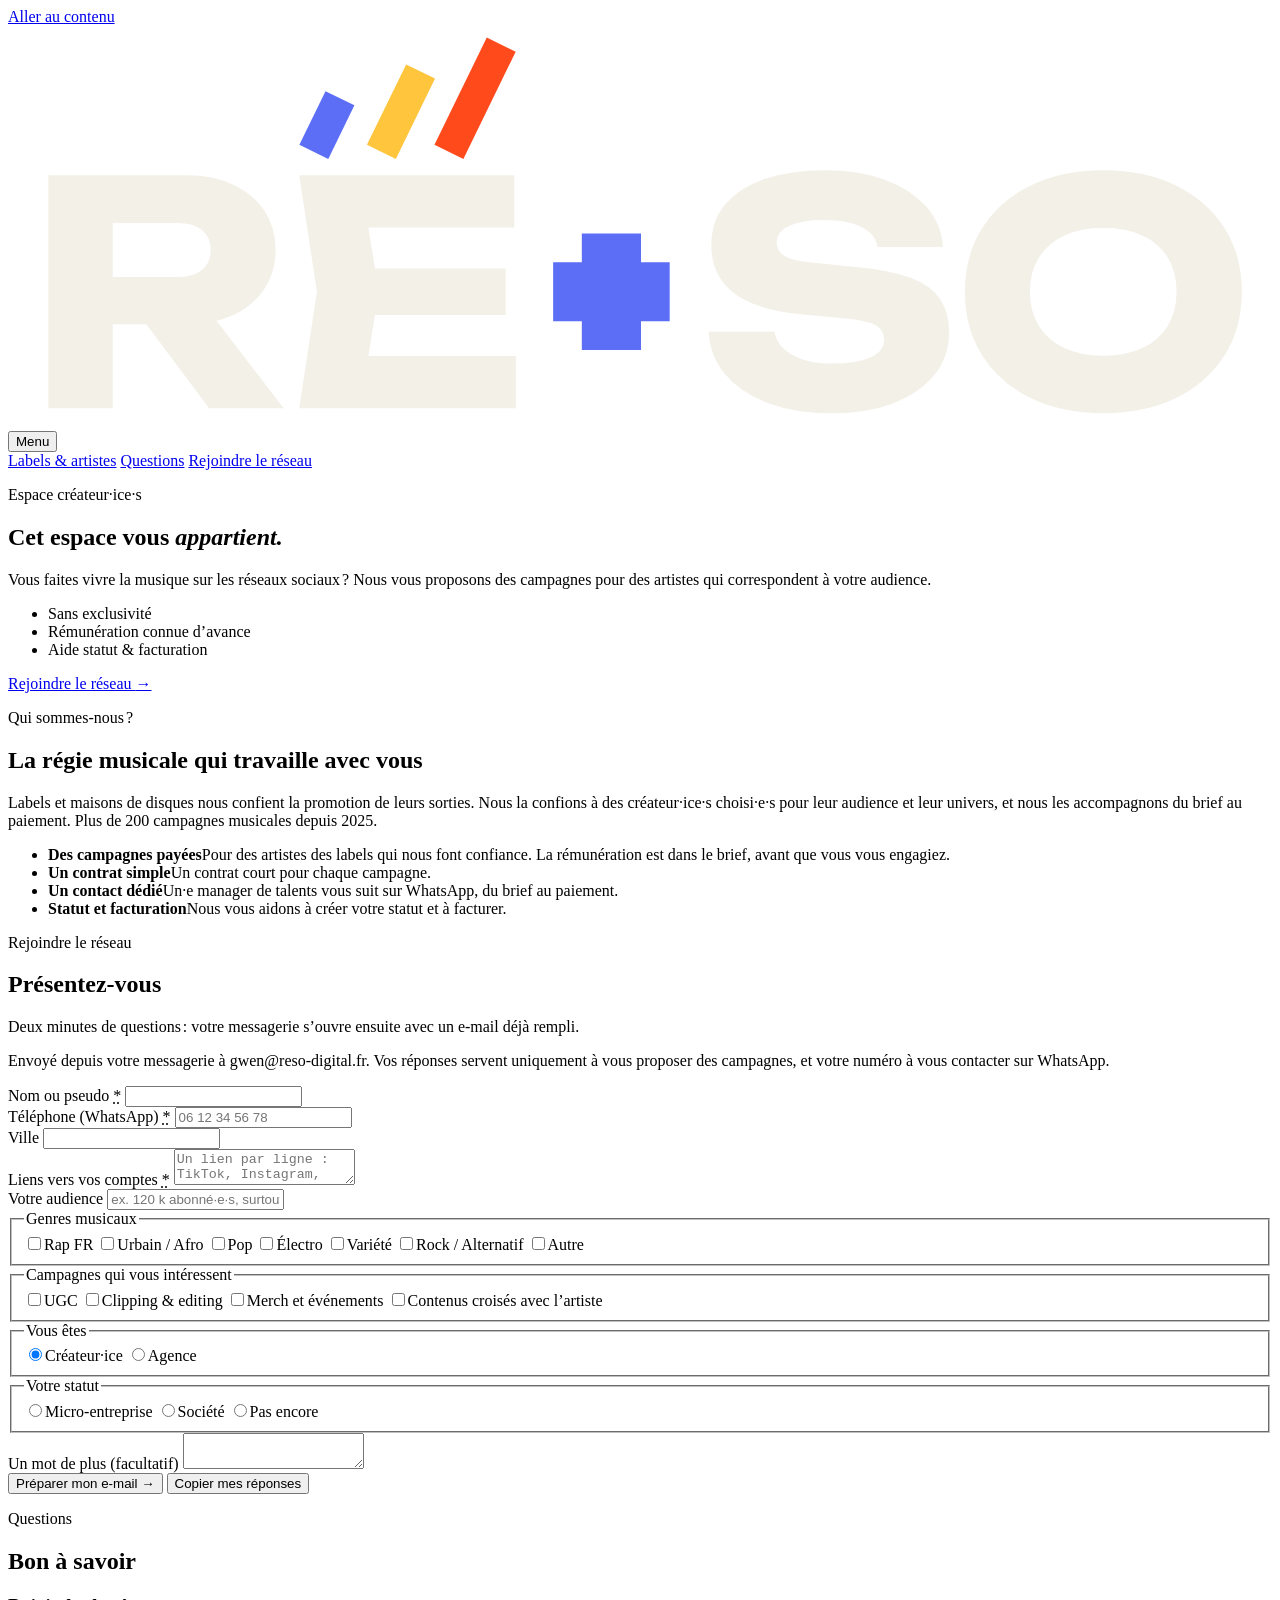
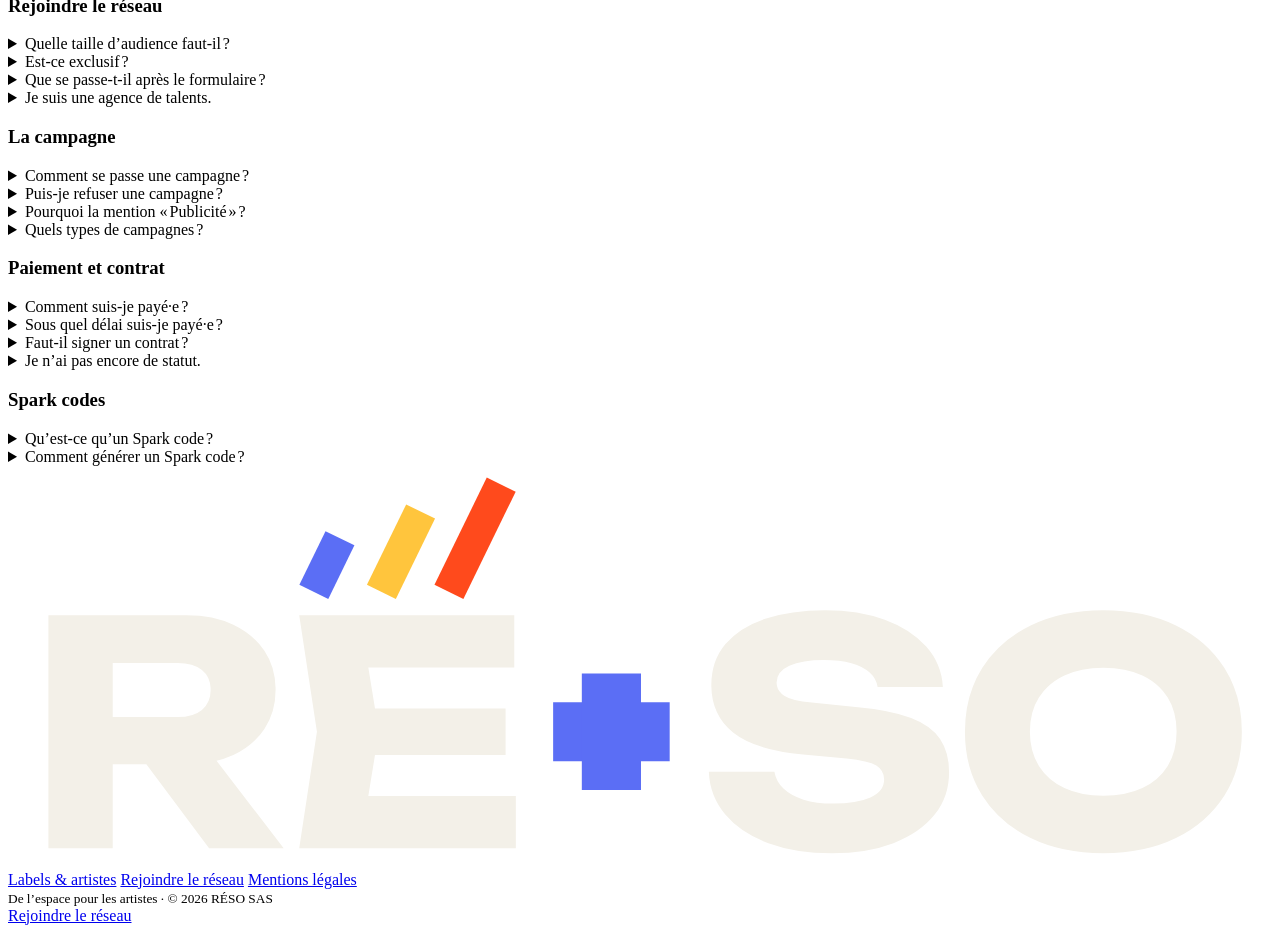
==== createurs.html @ 69745cab "Site RÉSO : pages" ====
<!DOCTYPE html>
<html lang="fr">
<head>
<meta charset="utf-8">
<meta name="viewport" content="width=device-width, initial-scale=1, viewport-fit=cover">
<title>Espace créateur·ice·s — RÉSO</title>
<meta name="description" content="Rejoignez le réseau RÉSO : des campagnes musicales qui correspondent à votre audience, sans exclusivité, payées en règle.">
<meta property="og:title" content="Espace créateur·ice·s — RÉSO">
<meta property="og:description" content="Rejoignez le réseau RÉSO : des campagnes musicales qui correspondent à votre audience, sans exclusivité, payées en règle.">
<meta property="og:type" content="website">
<meta property="og:url" content="https://reso-digital.fr/createurs.html">
<meta property="og:image" content="https://reso-digital.fr/assets/partage.png">
<meta name="theme-color" content="#1B34E0">
<link rel="canonical" href="https://reso-digital.fr/createurs.html">
<link rel="icon" href="assets/favicon.svg" type="image/svg+xml">
<link rel="preload" href="assets/fonts/unbounded-latin-700.woff2" as="font" type="font/woff2" crossorigin>
<link rel="stylesheet" href="assets/style.css">
</head>
<body class="p-createurs">
<a class="skip" href="#createurs-contenu">Aller au contenu</a>
<header class="site-header sombre" id="createurs-entete">
  <div class="wrap">
    <a class="logo" href="index.html" aria-label="RÉSO — accueil"><svg role="img" aria-label="RÉSO" xmlns="http://www.w3.org/2000/svg" viewBox="-60.0 -1230.0 4067.0 1290.0"><g transform="scale(1 -1)"><path d="M213.0 422H486.0Q536.0 422 564.0 445.0Q592.0 468 592.0 509Q592.0 551 564.0 573.5Q536.0 596 486.0 596H184.0L277.0 695V0H70.0V750H515.0Q601.0 750 665.0 719.5Q729.0 689 765.0 635.5Q801.0 582 801.0 509Q801.0 438 765.0 384.0Q729.0 330 665.0 300.0Q601.0 270 515.0 270H213.0ZM325.0 351H558.0L827.0 0H587.0Z" fill="#F3F0E8"/><path d="M1541.0 450V300H992.0V450ZM1133.0 375 1084.0 74 1000.0 168H1574.0V0H877.0L934.0 375L877.0 750H1569.0V582H1000.0L1084.0 676Z" fill="#F3F0E8"/><path d="M2195.0 246H2406.0Q2411.0 215 2435.0 192.0Q2459.0 169 2499.5 156.5Q2540.0 144 2595.0 144Q2671.0 144 2715.0 163.5Q2759.0 183 2759.0 221Q2759.0 250 2734.0 266.0Q2709.0 282 2638.0 289L2498.0 302Q2343.0 316 2273.0 372.5Q2203.0 429 2203.0 525Q2203.0 603 2248.5 657.0Q2294.0 711 2376.5 738.5Q2459.0 766 2569.0 766Q2677.0 766 2761.0 735.5Q2845.0 705 2894.5 649.0Q2944.0 593 2948.0 519H2738.0Q2734.0 546 2712.5 565.5Q2691.0 585 2654.0 595.5Q2617.0 606 2565.0 606Q2495.0 606 2454.0 587.5Q2413.0 569 2413.0 533Q2413.0 507 2437.5 491.0Q2462.0 475 2526.0 469L2675.0 454Q2782.0 444 2846.0 419.5Q2910.0 395 2939.0 352.0Q2968.0 309 2968.0 245Q2968.0 166 2921.0 107.5Q2874.0 49 2789.0 16.5Q2704.0 -16 2591.0 -16Q2475.0 -16 2386.5 16.5Q2298.0 49 2248.0 108.5Q2198.0 168 2195.0 246Z" fill="#F3F0E8"/><path d="M3464.0 -16Q3331.0 -16 3230.5 33.0Q3130.0 82 3074.5 170.0Q3019.0 258 3019.0 375Q3019.0 492 3074.5 580.0Q3130.0 668 3230.5 717.0Q3331.0 766 3464.0 766Q3598.0 766 3698.0 717.0Q3798.0 668 3854.0 580.0Q3910.0 492 3910.0 375Q3910.0 258 3854.0 170.0Q3798.0 82 3698.0 33.0Q3598.0 -16 3464.0 -16ZM3464.0 169Q3537.0 169 3590.0 194.0Q3643.0 219 3671.5 265.0Q3700.0 311 3700.0 375Q3700.0 439 3671.5 485.0Q3643.0 531 3590.0 556.0Q3537.0 581 3464.0 581Q3392.0 581 3339.0 556.0Q3286.0 531 3257.0 485.0Q3228.0 439 3228.0 375Q3228.0 311 3257.0 265.0Q3286.0 219 3339.0 194.0Q3392.0 169 3464.0 169Z" fill="#F3F0E8"/><path d="M 924.0 825.0 L 1008.1 997.5" stroke="#5B6EF5" stroke-width="103.5" stroke-linecap="butt" fill="none"/><path d="M 1141.4 825.0 L 1267.6 1083.8" stroke="#FFC53D" stroke-width="103.5" stroke-linecap="butt" fill="none"/><path d="M 1358.7 825.0 L 1527.0 1170.0" stroke="#FF4A1C" stroke-width="103.5" stroke-linecap="butt" fill="none"/><path d="M 1694.0 375.0 H 2069.0" stroke="#5B6EF5" stroke-width="190.4" stroke-linecap="butt" fill="none"/><path d="M 1881.5 187.5 V 562.5" stroke="#5B6EF5" stroke-width="190.4" stroke-linecap="butt" fill="none"/></g></svg></a>
    <button class="menu-btn" type="button" aria-expanded="false" aria-controls="createurs-nav"><span class="barres" aria-hidden="true"><i></i><i></i><i></i></span>Menu</button>
    <nav class="nav" id="createurs-nav" aria-label="Navigation de l’espace créateur·ice·s">
      <a href="index.html">Labels &amp; artistes</a>
      <a href="#createurs-questions">Questions</a>
      <a class="btn btn-ambre" href="#createurs-rejoindre">Rejoindre le réseau</a>
    </nav>
  </div>
</header>

<main id="createurs-contenu">
  <section class="c-hero" id="createurs">
    <div class="wrap c-hero-grid c-hero-grid--seul">
      <div>
        <p class="eyebrow">Espace créateur·ice·s</p>
        <h1 class="h-display">Cet espace vous <em>appartient.</em></h1>
        <p class="lede">Vous faites vivre la musique sur les réseaux sociaux ? Nous vous proposons des campagnes pour des artistes qui correspondent à votre audience.</p>
        <ul class="pastilles">
          <li>Sans exclusivité</li>
          <li>Rémunération connue d’avance</li>
          <li>Aide statut &amp; facturation</li>
        </ul>
        <div class="ctas">
          <a class="btn btn-ambre" href="#createurs-rejoindre">Rejoindre le réseau <span class="fl" aria-hidden="true">→</span></a>
        </div>
      </div>
    </div>
  </section>

  <section class="band c-qui" id="createurs-qui" aria-labelledby="c-qui-titre">
    <div class="wrap">
      <div class="sec-tete">
        <div>
          <p class="eyebrow">Qui sommes-nous ?</p>
          <h2 class="h-display" id="c-qui-titre">La régie musicale qui travaille avec vous</h2>
        </div>
        <p>Labels et maisons de disques nous confient la promotion de leurs sorties. Nous la confions à des créateur·ice·s choisi·e·s pour leur audience et leur univers, et nous les accompagnons du brief au paiement. Plus de 200 campagnes musicales depuis 2025.</p>
      </div>
      <ul class="c-pourvous">
        <li><b>Des campagnes payées</b><span>Pour des artistes des labels qui nous font confiance. La rémunération est dans le brief, avant que vous vous engagiez.</span></li>
        <li><b>Un contrat simple</b><span>Un contrat court pour chaque campagne.</span></li>
        <li><b>Un contact dédié</b><span>Un·e manager de talents vous suit sur WhatsApp, du brief au paiement.</span></li>
        <li><b>Statut et facturation</b><span>Nous vous aidons à créer votre statut et à facturer.</span></li>
      </ul>
    </div>
  </section>

  <section class="band c-rejoindre" id="createurs-rejoindre" aria-labelledby="c-rejoindre-titre">
    <div class="wrap rejoindre-grid">
      <div class="rejoindre-intro">
        <p class="eyebrow">Rejoindre le réseau</p>
        <h2 class="h-display" id="c-rejoindre-titre">Présentez-vous</h2>
        <p>Deux minutes de questions : votre messagerie s’ouvre ensuite avec un e-mail déjà rempli.</p>
        <p class="petit">Envoyé depuis votre messagerie à <span data-email="createurs">gwen@reso-digital.fr</span>. Vos réponses servent uniquement à vous proposer des campagnes, et votre numéro à vous contacter sur WhatsApp.</p>
        <a class="btn btn-encre" id="createurs-form-externe" href="#createurs-rejoindre" hidden>Remplir le formulaire en ligne <span class="fl" aria-hidden="true">→</span></a>
      </div>
      <form class="formulaire" id="createurs-formulaire" data-destinataire="gwen@reso-digital.fr" novalidate>
        <div class="champ">
          <label for="cf-nom">Nom ou pseudo <abbr title="obligatoire">*</abbr></label>
          <input id="cf-nom" name="nom" type="text" autocomplete="nickname" required>
        </div>
        <div class="champ">
          <label for="cf-tel">Téléphone (WhatsApp) <abbr title="obligatoire">*</abbr></label>
          <input id="cf-tel" name="telephone" type="tel" autocomplete="tel" inputmode="tel" placeholder="06 12 34 56 78" required>
        </div>
        <div class="champ">
          <label for="cf-ville">Ville</label>
          <input id="cf-ville" name="ville" type="text" autocomplete="address-level2">
        </div>
        <div class="champ large">
          <label for="cf-comptes">Liens vers vos comptes <abbr title="obligatoire">*</abbr></label>
          <textarea id="cf-comptes" name="comptes" rows="2" placeholder="Un lien par ligne : TikTok, Instagram, YouTube…" required></textarea>
        </div>
        <div class="champ">
          <label for="cf-audience">Votre audience</label>
          <input id="cf-audience" name="audience" type="text" placeholder="ex. 120 k abonné·e·s, surtout France et Belgique">
        </div>
        <fieldset class="champ large">
          <legend>Genres musicaux</legend>
          <div class="puces">
            <label><input type="checkbox" name="genres" value="Rap FR"><span>Rap FR</span></label>
            <label><input type="checkbox" name="genres" value="Urbain / Afro"><span>Urbain / Afro</span></label>
            <label><input type="checkbox" name="genres" value="Pop"><span>Pop</span></label>
            <label><input type="checkbox" name="genres" value="Électro"><span>Électro</span></label>
            <label><input type="checkbox" name="genres" value="Variété"><span>Variété</span></label>
            <label><input type="checkbox" name="genres" value="Rock / Alternatif"><span>Rock / Alternatif</span></label>
            <label><input type="checkbox" name="genres" value="Autre"><span>Autre</span></label>
          </div>
        </fieldset>
        <fieldset class="champ large">
          <legend>Campagnes qui vous intéressent</legend>
          <div class="puces">
            <label><input type="checkbox" name="campagnes" value="UGC"><span>UGC</span></label>
            <label><input type="checkbox" name="campagnes" value="Clipping & editing"><span>Clipping &amp; editing</span></label>
            <label><input type="checkbox" name="campagnes" value="Relations créateur·ice·s"><span>Merch et événements</span></label>
            <label><input type="checkbox" name="campagnes" value="Contenus croisés"><span>Contenus croisés avec l’artiste</span></label>
          </div>
        </fieldset>
        <fieldset class="champ">
          <legend>Vous êtes</legend>
          <div class="puces">
            <label><input type="radio" name="profil" value="Créateur·ice" checked><span>Créateur·ice</span></label>
            <label><input type="radio" name="profil" value="Agence de talents"><span>Agence</span></label>
          </div>
        </fieldset>
        <fieldset class="champ">
          <legend>Votre statut</legend>
          <div class="puces">
            <label><input type="radio" name="statut" value="Micro-entreprise"><span>Micro-entreprise</span></label>
            <label><input type="radio" name="statut" value="Société"><span>Société</span></label>
            <label><input type="radio" name="statut" value="Pas encore de statut"><span>Pas encore</span></label>
          </div>
        </fieldset>
        <div class="champ large">
          <label for="cf-message">Un mot de plus <span class="fac">(facultatif)</span></label>
          <textarea id="cf-message" name="message" rows="2"></textarea>
        </div>
        <div class="actions large">
          <button class="btn btn-encre" type="submit">Préparer mon e-mail <span class="fl" aria-hidden="true">→</span></button>
          <button class="btn btn-ligne" type="button" id="cf-copier">Copier mes réponses</button>
        </div>
        <p class="form-etat large" id="cf-etat" role="status" aria-live="polite"></p>
        <pre class="apercu-mail large" id="cf-apercu" hidden></pre>
      </form>
    </div>
  </section>

  <section class="band c-faq" id="createurs-questions" aria-labelledby="c-faq-titre">
    <div class="wrap grid">
      <div class="tete">
        <p class="eyebrow">Questions</p>
        <h2 class="h-display" id="c-faq-titre">Bon à savoir</h2>
      </div>
      <div class="liste">
        <h3 class="faq-groupe">Rejoindre le réseau</h3>
        <details>
          <summary>Quelle taille d’audience faut-il ?<span class="plus" aria-hidden="true"></span></summary>
          <p>Toutes : des communautés de niche aux plus grandes audiences. Ce qui compte, c’est une audience réelle, engagée, cohérente avec l’artiste.</p>
        </details>
        <details>
          <summary>Est-ce exclusif ?<span class="plus" aria-hidden="true"></span></summary>
          <p>Non. RÉSO ne demande aucune exclusivité : nous faisons appel à vous en fonction des campagnes.</p>
        </details>
        <details>
          <summary>Que se passe-t-il après le formulaire ?<span class="plus" aria-hidden="true"></span></summary>
          <p>Nous étudions votre profil. Dès qu’une campagne correspond à votre audience, un·e manager de talents de l’équipe vous contacte sur WhatsApp.</p>
        </details>
        <details>
          <summary>Je suis une agence de talents.<span class="plus" aria-hidden="true"></span></summary>
          <p>Bienvenue : choisissez « Agence » dans le formulaire et présentez les profils que vous accompagnez.</p>
        </details>

        <h3 class="faq-groupe">La campagne</h3>
        <details>
          <summary>Comment se passe une campagne ?<span class="plus" aria-hidden="true"></span></summary>
          <p>Vous recevez un brief : artiste, morceau, format attendu, dates et rémunération. Si vous acceptez, vous créez votre vidéo et nous l’envoyez avant publication ; nous pouvons vous demander un ajustement. Vous publiez à la date convenue, puis nous suivons les statistiques de la vidéo.</p>
        </details>
        <details>
          <summary>Puis-je refuser une campagne ?<span class="plus" aria-hidden="true"></span></summary>
          <p>Oui. Chaque campagne vous est proposée, au cas par cas : vous êtes libre d’accepter ou non.</p>
        </details>
        <details>
          <summary>Pourquoi la mention « Publicité » ?<span class="plus" aria-hidden="true"></span></summary>
          <p>C’est la loi : depuis la loi du 9 juin 2023 sur l’influence commerciale, tout contenu rémunéré doit porter la mention « Publicité » ou « Collaboration commerciale », de façon claire et visible.</p>
        </details>
        <details>
          <summary>Quels types de campagnes ?<span class="plus" aria-hidden="true"></span></summary>
          <p>UGC, clipping &amp; editing, invitations (merch, concerts, événements) et contenus croisés avec l’artiste.</p>
        </details>

        <h3 class="faq-groupe">Paiement et contrat</h3>
        <details>
          <summary>Comment suis-je payé·e ?<span class="plus" aria-hidden="true"></span></summary>
          <p>La rémunération est indiquée dans le brief, avant que vous ne vous engagiez. Le paiement se fait sur facture.</p>
        </details>
        <details>
          <summary>Sous quel délai suis-je payé·e ?<span class="plus" aria-hidden="true"></span></summary>
          <p>Sous 7 jours après la publication de votre vidéo, à réception de votre facture.</p>
        </details>
        <details>
          <summary>Faut-il signer un contrat ?<span class="plus" aria-hidden="true"></span></summary>
          <p>Oui, un contrat court pour chaque campagne. Il reprend le brief et la rémunération et, si votre vidéo est réutilisée (Spark code, diffusion par le label), les conditions de cette réutilisation.</p>
        </details>
        <details>
          <summary>Je n’ai pas encore de statut.<span class="plus" aria-hidden="true"></span></summary>
          <p>Nous vous aidons à le choisir et à le créer avant votre première campagne.</p>
        </details>

        <h3 class="faq-groupe">Spark codes</h3>
        <details>
          <summary>Qu’est-ce qu’un Spark code ?<span class="plus" aria-hidden="true"></span></summary>
          <p>Un code que vous générez dans TikTok pour autoriser une marque à sponsoriser votre vidéo depuis votre compte, pendant une durée choisie (7, 30, 60 ou 365 jours). Certaines campagnes le prévoient : c’est alors indiqué dans le brief et dans le contrat.</p>
        </details>
        <details>
          <summary>Comment générer un Spark code ?<span class="plus" aria-hidden="true"></span></summary>
          <p>Avec un compte professionnel, activez les réglages publicitaires dans les outils pour créateur·ice·s de TikTok. Puis, depuis la vidéo, ouvrez ses réglages publicitaires, activez l’autorisation publicitaire, choisissez la durée et générez le code. Votre manager de talents vous guide si besoin.</p>
        </details>
      </div>
    </div>
  </section>
</main>

<footer class="site-footer">
  <div class="wrap">
    <a class="logo" href="index.html" aria-label="RÉSO — accueil"><svg role="img" aria-label="RÉSO" xmlns="http://www.w3.org/2000/svg" viewBox="-60.0 -1230.0 4067.0 1290.0"><g transform="scale(1 -1)"><path d="M213.0 422H486.0Q536.0 422 564.0 445.0Q592.0 468 592.0 509Q592.0 551 564.0 573.5Q536.0 596 486.0 596H184.0L277.0 695V0H70.0V750H515.0Q601.0 750 665.0 719.5Q729.0 689 765.0 635.5Q801.0 582 801.0 509Q801.0 438 765.0 384.0Q729.0 330 665.0 300.0Q601.0 270 515.0 270H213.0ZM325.0 351H558.0L827.0 0H587.0Z" fill="#F3F0E8"/><path d="M1541.0 450V300H992.0V450ZM1133.0 375 1084.0 74 1000.0 168H1574.0V0H877.0L934.0 375L877.0 750H1569.0V582H1000.0L1084.0 676Z" fill="#F3F0E8"/><path d="M2195.0 246H2406.0Q2411.0 215 2435.0 192.0Q2459.0 169 2499.5 156.5Q2540.0 144 2595.0 144Q2671.0 144 2715.0 163.5Q2759.0 183 2759.0 221Q2759.0 250 2734.0 266.0Q2709.0 282 2638.0 289L2498.0 302Q2343.0 316 2273.0 372.5Q2203.0 429 2203.0 525Q2203.0 603 2248.5 657.0Q2294.0 711 2376.5 738.5Q2459.0 766 2569.0 766Q2677.0 766 2761.0 735.5Q2845.0 705 2894.5 649.0Q2944.0 593 2948.0 519H2738.0Q2734.0 546 2712.5 565.5Q2691.0 585 2654.0 595.5Q2617.0 606 2565.0 606Q2495.0 606 2454.0 587.5Q2413.0 569 2413.0 533Q2413.0 507 2437.5 491.0Q2462.0 475 2526.0 469L2675.0 454Q2782.0 444 2846.0 419.5Q2910.0 395 2939.0 352.0Q2968.0 309 2968.0 245Q2968.0 166 2921.0 107.5Q2874.0 49 2789.0 16.5Q2704.0 -16 2591.0 -16Q2475.0 -16 2386.5 16.5Q2298.0 49 2248.0 108.5Q2198.0 168 2195.0 246Z" fill="#F3F0E8"/><path d="M3464.0 -16Q3331.0 -16 3230.5 33.0Q3130.0 82 3074.5 170.0Q3019.0 258 3019.0 375Q3019.0 492 3074.5 580.0Q3130.0 668 3230.5 717.0Q3331.0 766 3464.0 766Q3598.0 766 3698.0 717.0Q3798.0 668 3854.0 580.0Q3910.0 492 3910.0 375Q3910.0 258 3854.0 170.0Q3798.0 82 3698.0 33.0Q3598.0 -16 3464.0 -16ZM3464.0 169Q3537.0 169 3590.0 194.0Q3643.0 219 3671.5 265.0Q3700.0 311 3700.0 375Q3700.0 439 3671.5 485.0Q3643.0 531 3590.0 556.0Q3537.0 581 3464.0 581Q3392.0 581 3339.0 556.0Q3286.0 531 3257.0 485.0Q3228.0 439 3228.0 375Q3228.0 311 3257.0 265.0Q3286.0 219 3339.0 194.0Q3392.0 169 3464.0 169Z" fill="#F3F0E8"/><path d="M 924.0 825.0 L 1008.1 997.5" stroke="#5B6EF5" stroke-width="103.5" stroke-linecap="butt" fill="none"/><path d="M 1141.4 825.0 L 1267.6 1083.8" stroke="#FFC53D" stroke-width="103.5" stroke-linecap="butt" fill="none"/><path d="M 1358.7 825.0 L 1527.0 1170.0" stroke="#FF4A1C" stroke-width="103.5" stroke-linecap="butt" fill="none"/><path d="M 1694.0 375.0 H 2069.0" stroke="#5B6EF5" stroke-width="190.4" stroke-linecap="butt" fill="none"/><path d="M 1881.5 187.5 V 562.5" stroke="#5B6EF5" stroke-width="190.4" stroke-linecap="butt" fill="none"/></g></svg></a>
    <nav aria-label="Plan du site">
      <a href="index.html">Labels &amp; artistes</a>
      <a href="#createurs-rejoindre">Rejoindre le réseau</a>
      <a href="mentions-legales.html">Mentions légales</a>
    </nav>
    <small>De l’espace pour les artistes · © 2026 RÉSO SAS</small>
  </div>
</footer>
<a class="cta-flottant" href="#createurs-rejoindre" data-cible="createurs-rejoindre">Rejoindre le réseau</a>

<script src="contenu.js"></script>
<script src="assets/site.js"></script>
</body>
</html>
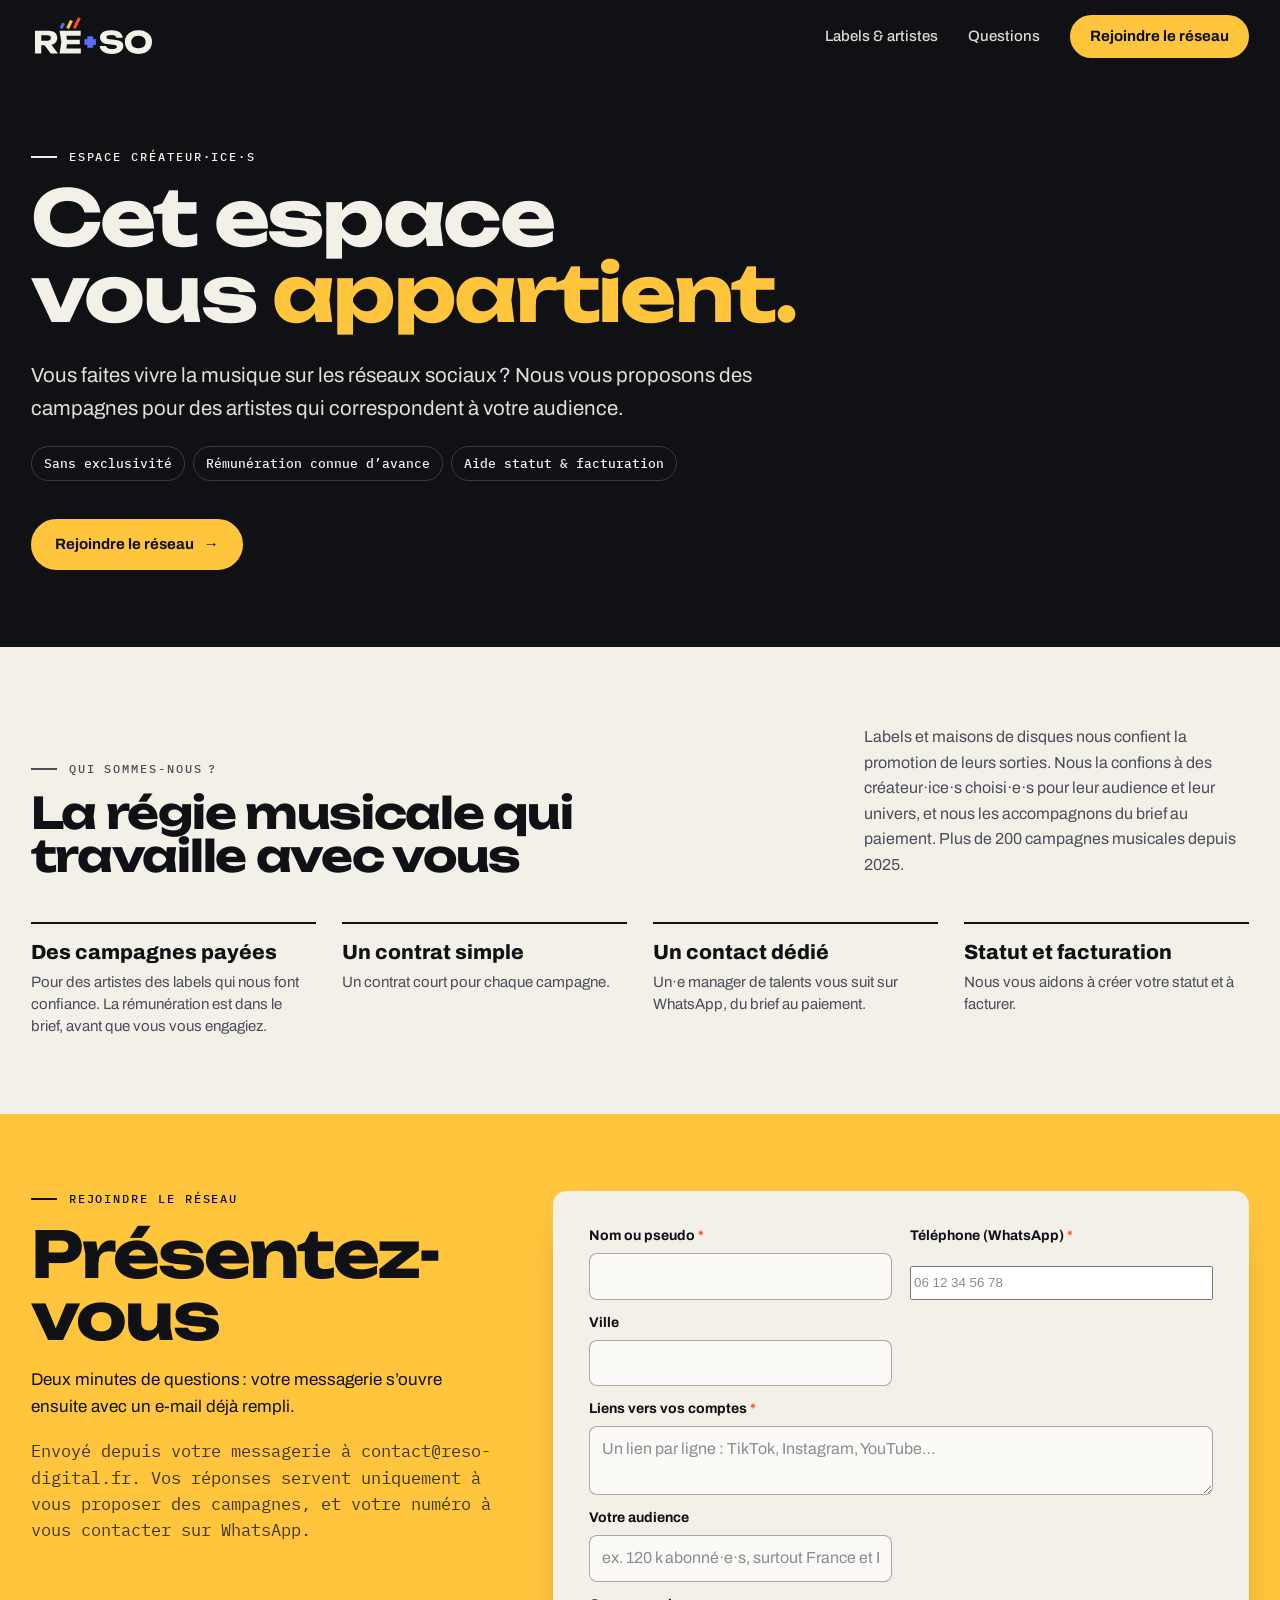
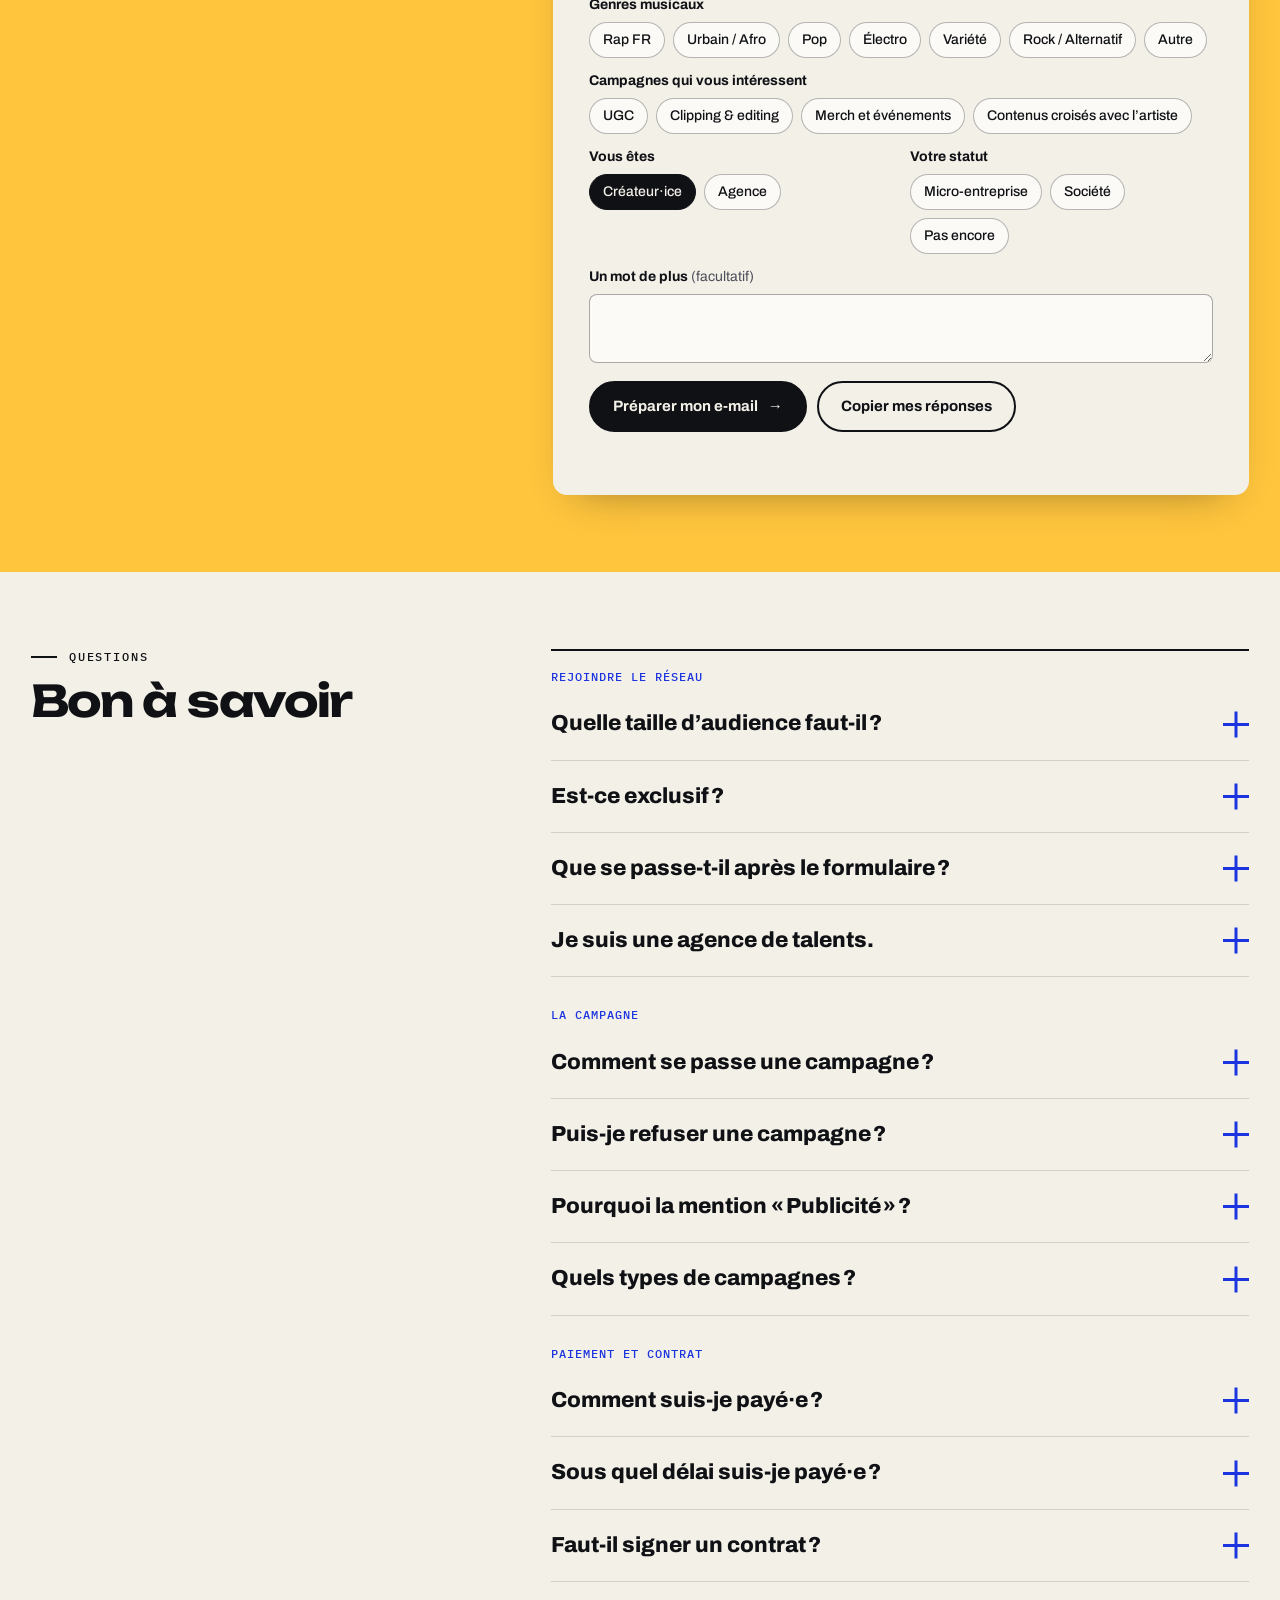
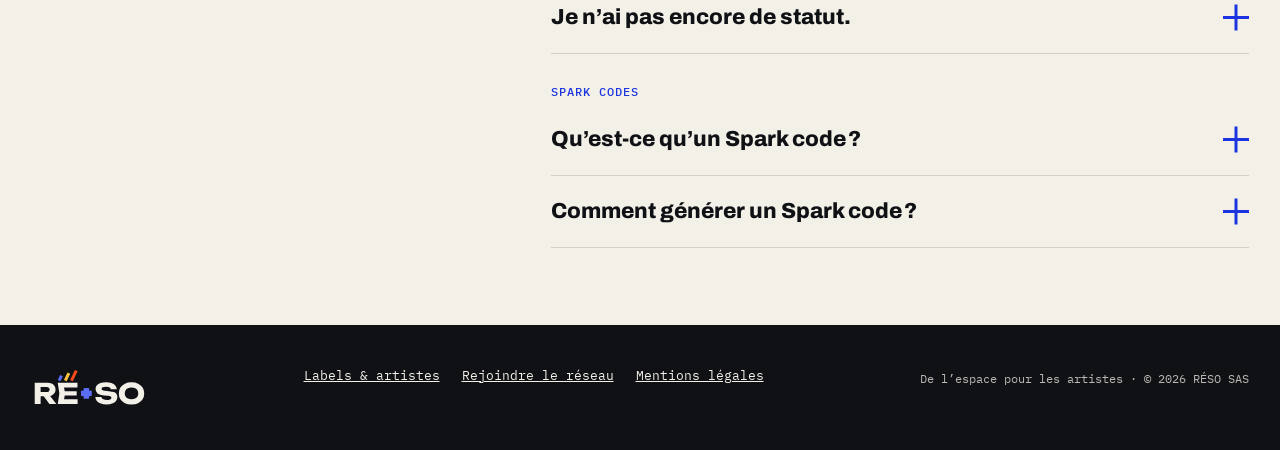
==== commit 062a78a7: "Formulaire créateurs : contact@reso-digital.fr" ====
--- a/createurs.html
+++ b/createurs.html
@@ -73,10 +73,10 @@
         <p class="eyebrow">Rejoindre le réseau</p>
         <h2 class="h-display" id="c-rejoindre-titre">Présentez-vous</h2>
         <p>Deux minutes de questions : votre messagerie s’ouvre ensuite avec un e-mail déjà rempli.</p>
-        <p class="petit">Envoyé depuis votre messagerie à <span data-email="createurs">gwen@reso-digital.fr</span>. Vos réponses servent uniquement à vous proposer des campagnes, et votre numéro à vous contacter sur WhatsApp.</p>
+        <p class="petit">Envoyé depuis votre messagerie à <span data-email="createurs">contact@reso-digital.fr</span>. Vos réponses servent uniquement à vous proposer des campagnes, et votre numéro à vous contacter sur WhatsApp.</p>
         <a class="btn btn-encre" id="createurs-form-externe" href="#createurs-rejoindre" hidden>Remplir le formulaire en ligne <span class="fl" aria-hidden="true">→</span></a>
       </div>
-      <form class="formulaire" id="createurs-formulaire" data-destinataire="gwen@reso-digital.fr" novalidate>
+      <form class="formulaire" id="createurs-formulaire" data-destinataire="contact@reso-digital.fr" novalidate>
         <div class="champ">
           <label for="cf-nom">Nom ou pseudo <abbr title="obligatoire">*</abbr></label>
           <input id="cf-nom" name="nom" type="text" autocomplete="nickname" required>
--- a/assets/style.css
+++ b/assets/style.css
@@ -0,0 +1,1069 @@
+/* Charte RÉSO v1 — une seule ambiance assumée (bleu / encre / ivoire), pas de mode sombre.
+   Mise en page : bandes de couleur pleine largeur qui alternent bleu → encre → ivoire,
+   grille 12 colonnes, titres Unbounded très grands, contenus visuels (pochettes, logos) au premier plan. */
+@font-face{font-family:"Unbounded";font-weight:700;font-display:swap;src:url("fonts/unbounded-latin-700.woff2") format("woff2")}
+@font-face{font-family:"Archivo";font-weight:400;font-display:swap;src:url("fonts/archivo-latin-400.woff2") format("woff2")}
+@font-face{font-family:"Archivo";font-weight:500;font-display:swap;src:url("fonts/archivo-latin-500.woff2") format("woff2")}
+@font-face{font-family:"Archivo";font-weight:700;font-display:swap;src:url("fonts/archivo-latin-700.woff2") format("woff2")}
+@font-face{font-family:"Archivo";font-weight:800;font-display:swap;src:url("fonts/archivo-latin-800.woff2") format("woff2")}
+@font-face{font-family:"IBM Plex Mono";font-weight:400;font-display:swap;src:url("fonts/ibm-plex-mono-latin-400.woff2") format("woff2")}
+@font-face{font-family:"IBM Plex Mono";font-weight:500;font-display:swap;src:url("fonts/ibm-plex-mono-latin-500.woff2") format("woff2")}
+
+:root{
+  color-scheme: light;
+  --bleu:#1B34E0; --bleu-fonce:#1428B8; --bleu-clair:#5B6EF5; --ambre:#FFC53D; --vermillon:#FF4A1C;
+  --encre:#0F1115; --encre-2:#1A1D24; --ivoire:#F3F0E8; --ivoire-2:#E8E4D8;
+  --gris:#4B4E58; --gris-clair:#A9ABB3; --filet:rgba(15,17,21,.14); --filet-clair:rgba(243,240,232,.18);
+  --display:"Unbounded","Archivo Black",system-ui,sans-serif;
+  --text:"Archivo","Helvetica Neue",Arial,sans-serif;
+  --mono:"IBM Plex Mono",ui-monospace,Menlo,monospace;
+  --x:clamp(16px,2.4vw,32px);
+  --max:1240px;
+}
+*{box-sizing:border-box}
+html{scroll-behavior:smooth;scroll-padding-top:76px}
+body{margin:0;background:var(--ivoire);color:var(--encre);font:400 17px/1.6 var(--text);-webkit-font-smoothing:antialiased;text-rendering:optimizeLegibility;overflow-x:hidden}
+body::before{content:"";position:fixed;inset:0 0 auto;height:env(safe-area-inset-top,0px);z-index:30;background:var(--bleu)}
+a{color:inherit}
+img{display:block;max-width:100%}
+[hidden]{display:none!important}
+:focus-visible{outline:3px solid var(--ambre);outline-offset:3px;border-radius:2px}
+.wrap{max-width:calc(var(--max) + 2 * var(--x));margin-inline:auto;
+  padding-left:max(var(--x),16px,env(safe-area-inset-left,0px));padding-right:max(var(--x),16px,env(safe-area-inset-right,0px))}
+.band{padding-block:clamp(72px,10vw,140px)}
+.skip{position:absolute;left:-9999px}
+.skip:focus{left:16px;top:16px;z-index:50;background:var(--ambre);padding:8px 12px}
+
+/* typo */
+.eyebrow{font:500 12px/1.3 var(--mono);letter-spacing:.16em;text-transform:uppercase;margin:0 0 22px;display:flex;align-items:center;gap:12px}
+.eyebrow::before{content:"";width:26px;height:2px;background:currentColor}
+h1,h2,h3{margin:0;text-wrap:balance}
+p{margin:0}
+.h-display{font-family:var(--display);font-weight:700;letter-spacing:-.03em;line-height:.98}
+h2.h-display{font-size:clamp(34px,5.6vw,80px)}
+
+/* boutons */
+.btn{display:inline-flex;align-items:center;gap:10px;font:700 15px/1 var(--text);text-decoration:none;padding:16px 22px;border-radius:999px;border:2px solid currentColor;transition:background .15s,color .15s,border-color .15s,transform .15s;cursor:pointer;background:none;white-space:nowrap}
+.btn:hover{transform:translateY(-1px)}
+.btn .fl{transition:transform .15s}
+.btn:hover .fl{transform:translateX(3px)}
+.btn-ambre{background:var(--ambre);color:var(--encre);border-color:var(--ambre)}
+.btn-ambre:hover{background:var(--ivoire);border-color:var(--ivoire)}
+.btn-ivoire{color:var(--ivoire)}
+.btn-ivoire:hover{background:var(--ivoire);color:var(--bleu)}
+.btn-encre{background:var(--encre);color:var(--ivoire);border-color:var(--encre)}
+.btn-encre:hover{background:var(--bleu);border-color:var(--bleu)}
+
+/* header */
+.site-header{position:sticky;top:env(safe-area-inset-top,0px);z-index:20;background:var(--bleu);color:var(--ivoire);transition:box-shadow .2s}
+.site-header.scrolled{box-shadow:0 1px 0 var(--filet-clair)}
+.site-header .wrap{display:flex;align-items:center;justify-content:space-between;gap:24px;min-height:72px}
+.logo{display:block;width:124px;line-height:0;flex:none}
+.logo svg{width:100%;height:auto}
+.nav{display:flex;align-items:center;gap:30px;font:500 15px/1 var(--text)}
+.nav a{text-decoration:none;padding-block:8px}
+.nav a:not(.btn){opacity:.9}
+.nav a:not(.btn):hover{opacity:1;text-decoration:underline;text-underline-offset:6px;text-decoration-thickness:2px}
+.nav .btn{padding:12px 18px}
+@media (max-width:860px){.nav a:not(.btn){display:none}}
+
+/* hero */
+.hero{background:var(--bleu);color:var(--ivoire);overflow:hidden}
+.hero-grid{display:grid;grid-template-columns:minmax(0,1.2fr) minmax(0,1fr);gap:var(--x);align-items:center;padding-block:clamp(40px,6vw,88px) clamp(48px,6vw,80px)}
+.hero h1{font-size:clamp(44px,7.4vw,112px)}
+.hero .accroche{font:700 clamp(19px,2vw,26px)/1.3 var(--text);color:var(--ambre);margin-top:30px;max-width:26em}
+.hero .lede{font:400 clamp(17px,1.5vw,20px)/1.55 var(--text);margin-top:16px;max-width:32em;opacity:.92}
+.hero .ctas{display:flex;flex-wrap:wrap;gap:12px;margin-top:38px}
+
+/* téléphones */
+.phones{position:relative;height:clamp(420px,46vw,600px)}
+.phone{position:absolute;top:50%;left:50%;width:clamp(170px,17vw,248px);aspect-ratio:9/19;border-radius:clamp(26px,2.6vw,38px);background:var(--encre);
+  border:clamp(6px,.6vw,9px) solid var(--encre);overflow:hidden;box-shadow:0 30px 60px -20px rgba(5,10,60,.55);max-width:100%}
+.phone .fond{position:absolute;inset:-20%;background-size:cover;background-position:center;filter:blur(22px) saturate(1.2) brightness(.7)}
+.phone .pochette{position:absolute;left:9%;right:9%;top:22%;aspect-ratio:1;border-radius:6px;overflow:hidden;box-shadow:0 12px 30px rgba(0,0,0,.4)}
+.phone .pochette img{width:100%;height:100%;object-fit:cover}
+.phone .encoche{position:absolute;top:8px;left:50%;translate:-50% 0;width:32%;height:18px;border-radius:99px;background:var(--encre)}
+.phone .ui{position:absolute;inset:auto 0 0 0;padding:14px 12px 16px;background:linear-gradient(transparent,rgba(0,0,0,.65));font:500 11px/1.35 var(--text);color:#fff}
+.phone .ui b{display:block;font:700 13px/1.25 var(--text)}
+.phone .ui .son{display:flex;gap:6px;margin-top:6px;opacity:.9;white-space:nowrap;overflow:hidden;text-overflow:ellipsis}
+.phone .cote{position:absolute;right:8px;bottom:84px;display:grid;gap:12px;justify-items:center;font:500 10px/1 var(--mono);color:#fff}
+.phone .cote svg{width:22px;height:22px}
+.phone .badge{position:absolute;top:34px;left:10px;font:500 10px/1 var(--mono);letter-spacing:.08em;text-transform:uppercase;background:var(--ambre);color:var(--encre);padding:6px 8px;border-radius:99px}
+.phone.p1{translate:-112% -46%;rotate:-7deg;z-index:1}
+.phone.p2{translate:-50% -54%;z-index:3}
+.phone.p3{translate:12% -44%;rotate:7deg;z-index:2}
+@media (prefers-reduced-motion:no-preference){
+  .phone.p1{animation:flotte 7s ease-in-out infinite}
+  .phone.p2{animation:flotte 7s ease-in-out -2.3s infinite}
+  .phone.p3{animation:flotte 7s ease-in-out -4.6s infinite}
+}
+@keyframes flotte{50%{transform:translateY(-12px)}}
+.chiffres{border-top:1px solid var(--filet-clair);display:grid;grid-template-columns:repeat(3,minmax(0,1fr));gap:var(--x);padding-block:30px 40px}
+.chiffre b{display:block;font:700 clamp(32px,3.6vw,52px)/1 var(--display);letter-spacing:-.03em}
+.chiffre span{display:block;font:400 13px/1.5 var(--mono);margin-top:12px;opacity:.85;max-width:24em}
+@media (max-width:900px){
+  .hero-grid{grid-template-columns:1fr}
+  .phones{height:400px;margin-top:8px}
+}
+@media (max-width:560px){
+  .phones{height:330px}
+  .phone{width:148px}
+  .phone .cote{display:none}
+  .chiffres{grid-template-columns:1fr;gap:24px}
+}
+
+/* ils nous font confiance */
+.confiance{background:var(--encre);color:var(--ivoire);padding-block:clamp(48px,6vw,80px)}
+.confiance-tete{display:flex;flex-wrap:wrap;justify-content:space-between;align-items:end;gap:16px 40px;margin-bottom:clamp(32px,4vw,52px)}
+.confiance-tete h2{font:800 clamp(24px,2.8vw,36px)/1.15 var(--text);letter-spacing:-.01em;max-width:22em}
+.confiance-tete p{font:400 13px/1.5 var(--mono);color:var(--gris-clair);max-width:28em}
+.marquee{overflow:hidden;-webkit-mask-image:linear-gradient(90deg,transparent,#000 8%,#000 92%,transparent);mask-image:linear-gradient(90deg,transparent,#000 8%,#000 92%,transparent)}
+.marquee ul{display:flex;align-items:center;gap:clamp(48px,7vw,104px);padding-right:clamp(48px,7vw,104px);margin:0;padding:0;list-style:none;width:max-content}
+.marquee li{flex:none;height:clamp(44px,5vw,64px);display:flex;align-items:center}
+.marquee li img{height:100%;width:auto;max-width:200px;object-fit:contain;opacity:.92}
+.marquee li img.large{height:46%}
+@media (prefers-reduced-motion:no-preference){.marquee ul{animation:defile 36s linear infinite}.marquee:hover ul{animation-play-state:paused}}
+@media (prefers-reduced-motion:reduce){.marquee{-webkit-mask-image:none;mask-image:none}.marquee ul{flex-wrap:wrap;width:auto}.marquee [aria-hidden="true"]{display:none}}
+@keyframes defile{to{transform:translateX(-50%)}}
+.partenaires{margin-top:clamp(40px,5vw,64px);padding-top:28px;border-top:1px solid var(--filet-clair);display:flex;flex-wrap:wrap;align-items:center;gap:24px 56px}
+.partenaires .eyebrow{margin:0;color:var(--gris-clair)}
+.partenaires a,.partenaires span{display:flex;align-items:center;height:40px}
+.partenaires img{height:100%;width:auto;max-width:160px;object-fit:contain}
+
+/* offre */
+.offre h2.h-display,.methode h2.h-display{font-size:clamp(34px,4.4vw,64px)}
+.offre .grid{display:grid;grid-template-columns:repeat(12,minmax(0,1fr));gap:var(--x);align-items:start}
+.offre .tete{grid-column:1 / span 5;position:sticky;top:110px}
+.offre .tete p:not(.eyebrow){margin-top:24px;color:var(--gris);font-size:18px;max-width:26em}
+.offre .liste{grid-column:7 / span 6;border-top:2px solid var(--encre)}
+.offre details{border-bottom:1px solid var(--filet)}
+.offre summary{list-style:none;cursor:pointer;display:grid;grid-template-columns:auto 1fr auto;gap:18px;align-items:baseline;padding-block:26px;font:800 clamp(22px,2.2vw,30px)/1.15 var(--text);letter-spacing:-.015em}
+.offre summary::-webkit-details-marker{display:none}
+.offre summary .n{font:500 12px/1 var(--mono);color:var(--bleu);letter-spacing:.08em}
+.offre summary .plus{width:28px;height:28px;position:relative;align-self:center}
+.offre summary .plus::before,.offre summary .plus::after{content:"";position:absolute;inset:50% 0 auto;height:3px;margin-top:-1.5px;background:var(--bleu);transition:transform .2s}
+.offre summary .plus::after{transform:rotate(90deg)}
+.offre details[open] summary .plus::after{transform:rotate(0)}
+.offre summary:hover{color:var(--bleu)}
+.offre .corps{padding:0 46px 30px 0;color:var(--gris);display:grid;gap:14px;max-width:34em}
+.offre .corps ul{margin:0;padding:0;list-style:none;display:flex;flex-wrap:wrap;gap:8px}
+.offre .corps li{font:500 13px/1 var(--mono);border:1px solid var(--filet);padding:9px 12px;border-radius:999px;color:var(--encre)}
+@media (max-width:900px){.offre .tete,.offre .liste{grid-column:1 / -1;position:static}.offre .liste{margin-top:24px}}
+
+/* méthode */
+.methode{background:var(--bleu);color:var(--ivoire)}
+.methode .grid{display:grid;grid-template-columns:minmax(0,1fr) minmax(0,1.05fr);gap:clamp(32px,5vw,80px);align-items:center}
+.methode .txt p:not(.eyebrow){margin-top:24px;font-size:clamp(17px,1.5vw,20px);opacity:.92;max-width:28em}
+.methode .txt .btn{margin-top:36px}
+.engage{background:var(--ivoire);color:var(--bleu);border-radius:10px;padding:clamp(24px,3.4vw,48px);display:grid;gap:clamp(22px,2.6vw,32px);margin:0;list-style:none}
+.engage li{display:grid;grid-template-columns:auto 1fr;gap:18px;align-items:start;font:800 clamp(19px,1.9vw,25px)/1.25 var(--text);letter-spacing:-.01em}
+.engage li small{display:block;font:400 15px/1.5 var(--text);color:var(--gris);letter-spacing:0;margin-top:6px}
+.engage svg{width:30px;height:30px;margin-top:2px}
+@media (max-width:900px){.methode .grid{grid-template-columns:1fr}}
+
+/* campagnes */
+.campagnes{background:var(--encre);color:var(--ivoire)}
+.camp-tete{display:flex;flex-wrap:wrap;justify-content:space-between;align-items:end;gap:24px}
+.camp-total{font:400 14px/1.5 var(--mono);color:var(--gris-clair)}
+.camp-total b{color:var(--ivoire);font-weight:500}
+.filtres{display:flex;flex-wrap:wrap;gap:8px;margin-top:40px}
+.filtre{font:500 13px/1 var(--mono);padding:11px 15px;border-radius:999px;border:1px solid var(--filet-clair);background:transparent;color:var(--ivoire);cursor:pointer}
+.filtre:hover{border-color:var(--ivoire)}
+.filtre[aria-pressed="true"]{background:var(--ambre);color:var(--encre);border-color:var(--ambre)}
+.grille{display:grid;grid-template-columns:repeat(3,minmax(0,1fr));gap:clamp(16px,2.4vw,32px) var(--x);margin-top:32px}
+@media (max-width:1000px){.grille{grid-template-columns:repeat(2,minmax(0,1fr))}}
+.carte{display:grid;gap:4px;align-content:start;min-width:0}
+.carte .visuel{aspect-ratio:1;border-radius:6px;overflow:hidden;background:var(--encre-2);margin-bottom:16px;position:relative}
+.carte .visuel img{width:100%;height:100%;object-fit:cover;transition:transform .4s}
+.carte:hover .visuel img{transform:scale(1.04)}
+.carte .visuel .vide{position:absolute;inset:0;display:grid;place-items:center;font:700 64px/1 var(--display);color:var(--bleu-clair)}
+.carte .genre{font:500 11px/1 var(--mono);letter-spacing:.14em;text-transform:uppercase;color:var(--ambre);display:flex;gap:10px;margin-bottom:8px}
+.carte .genre i{font-style:normal;color:var(--gris-clair)}
+.carte .artiste{font:800 clamp(18px,1.8vw,24px)/1.15 var(--text);letter-spacing:-.01em;overflow-wrap:anywhere}
+.carte .titre{color:var(--gris-clair);font-size:15px}
+.carte .texte{color:var(--gris-clair);font-size:15px;margin-top:8px}
+.carte .stats{display:flex;flex-wrap:wrap;gap:6px 26px;align-items:end;margin-top:16px;padding-top:16px;border-top:1px solid var(--filet-clair)}
+.carte .stat b{display:block;font:700 clamp(22px,2.2vw,30px)/1 var(--display);letter-spacing:-.02em;font-variant-numeric:tabular-nums}
+.carte .stat span{display:block;font:400 12px/1 var(--mono);color:var(--gris-clair);margin-top:8px}
+.carte a.lien{font:500 13px/1 var(--mono);color:var(--ambre);margin-top:12px;text-underline-offset:4px}
+.note{font:400 12px/1.5 var(--mono);color:var(--gris-clair);margin-top:36px}
+
+/* manifeste */
+.manifeste .grid{display:grid;grid-template-columns:repeat(12,minmax(0,1fr));gap:var(--x)}
+.manifeste .grid > *{grid-column:1 / -1}
+.manifeste .gros{grid-column:1 / span 10;font:500 clamp(22px,2.6vw,36px)/1.35 var(--text);letter-spacing:-.01em;text-wrap:pretty}
+.manifeste .regie{font:700 clamp(34px,6vw,88px)/1 var(--display);letter-spacing:-.03em;color:var(--bleu);margin-block:clamp(28px,4vw,56px)}
+.manifeste .suite{grid-column:1 / span 7;display:grid;gap:1em;color:var(--gris);font-size:18px}
+.manifeste .fin{font:800 clamp(20px,2vw,26px)/1.3 var(--text);color:var(--encre)}
+.manifeste details{grid-column:1 / span 7;margin-top:28px}
+.manifeste summary{cursor:pointer;font:500 14px/1 var(--mono);color:var(--bleu);text-decoration:underline;text-underline-offset:5px;width:max-content}
+.manifeste details > div{display:grid;gap:1em;color:var(--gris);font-size:18px;margin-top:22px}
+@media (max-width:900px){.manifeste .gros,.manifeste .suite,.manifeste details{grid-column:1 / -1}}
+
+/* créateur·ice·s */
+.createurs{background:var(--ivoire-2)}
+.createurs .grid{display:grid;grid-template-columns:repeat(12,minmax(0,1fr));gap:var(--x);align-items:end}
+.createurs .quote{grid-column:1 / span 7;font:700 clamp(28px,3.8vw,54px)/1.08 var(--display);letter-spacing:-.03em}
+.createurs .cote{grid-column:9 / span 4;display:grid;gap:22px}
+.createurs .cote p{color:var(--gris)}
+.engagements{display:grid;grid-template-columns:repeat(4,minmax(0,1fr));gap:var(--x);margin:clamp(40px,5vw,64px) 0 0;padding:0;list-style:none}
+.engagements li{border-top:3px solid var(--encre);padding-top:18px;font:800 20px/1.2 var(--text)}
+.engagements li span{display:block;font:400 13px/1.5 var(--mono);color:var(--gris);margin-top:8px}
+@media (max-width:900px){.createurs .quote,.createurs .cote{grid-column:1 / -1}.engagements{grid-template-columns:repeat(2,minmax(0,1fr))}}
+
+/* histoire */
+.histoire{background:var(--ivoire)}
+.histoire .wrap{display:grid;grid-template-columns:repeat(12,minmax(0,1fr));gap:var(--x);padding-block:clamp(56px,7vw,96px)}
+.histoire .eyebrow{grid-column:1 / span 4;margin:8px 0 0}
+.histoire .recit{grid-column:5 / span 8;font:500 clamp(20px,2.1vw,28px)/1.4 var(--text);letter-spacing:-.01em}
+@media (max-width:900px){.histoire .eyebrow,.histoire .recit{grid-column:1 / -1}}
+
+/* contact */
+.contact{background:var(--bleu);color:var(--ivoire);position:relative;overflow:hidden}
+.contact h2{font-size:clamp(40px,8vw,120px);max-width:9em}
+.contact .lede{margin-top:26px;font-size:clamp(17px,1.6vw,21px);max-width:30em;opacity:.92}
+.mail{display:flex;flex-wrap:wrap;align-items:center;gap:14px 18px;margin-top:40px}
+.mail .adresse{font:500 clamp(20px,2.6vw,32px)/1.2 var(--mono);user-select:all;overflow-wrap:anywhere;color:var(--ambre);text-underline-offset:6px}
+.copie-ok{font:400 13px/1 var(--mono);color:var(--ambre);min-height:1em}
+.contact .courbe{position:absolute;right:max(var(--x),16px);bottom:clamp(40px,6vw,80px);width:clamp(90px,14vw,200px);height:auto;opacity:.95}
+@media (max-width:700px){.contact .courbe{position:static;margin-top:48px;width:90px}}
+
+/* footer */
+.site-footer{background:var(--encre);color:var(--ivoire)}
+.site-footer .wrap{display:flex;flex-wrap:wrap;justify-content:space-between;align-items:center;gap:24px;padding-block:44px}
+.site-footer .logo{width:116px}
+.site-footer small{font:400 12px/1.6 var(--mono);opacity:.75}
+.site-footer nav{display:flex;flex-wrap:wrap;gap:22px;font:400 13px/1 var(--mono)}
+
+/* mentions légales */
+.legal{background:var(--ivoire)}
+.legal h1{font-size:clamp(32px,5vw,60px);margin-bottom:36px}
+.legal h2{font:800 20px/1.3 var(--text);margin:40px 0 12px}
+.legal p{color:var(--gris);max-width:40em}
+.legal .todo{background:var(--ambre);color:var(--encre);padding:0 .3em;border-radius:3px;font-weight:500}
+
+/* ===== v3 — leviers, déroulé, formules & transparence, espace créateur·ice·s ===== */
+
+/* chiffres du deck : 4 colonnes */
+.chiffres{grid-template-columns:repeat(4,minmax(0,1fr))}
+@media (max-width:900px){.chiffres{grid-template-columns:repeat(2,minmax(0,1fr));row-gap:26px}}
+@media (max-width:560px){.chiffres{grid-template-columns:repeat(2,minmax(0,1fr));gap:22px 16px}}
+
+/* lien espace créateur·ice·s dans la nav */
+.nav .nav-createurs{opacity:1;box-shadow:inset 0 -2px 0 var(--ambre)}
+
+/* en-tête de section générique */
+.sec-tete{display:grid;grid-template-columns:repeat(12,minmax(0,1fr));gap:var(--x);align-items:end}
+.sec-tete > div{grid-column:1 / span 7}
+.sec-tete > p{grid-column:9 / span 4;color:var(--gris);font-size:17px}
+.sec-tete h2.h-display{font-size:clamp(34px,4.6vw,64px)}
+@media (max-width:1000px){.sec-tete > div,.sec-tete > p{grid-column:1 / -1}}
+
+/* leviers */
+.leviers{background:var(--ivoire)}
+.lev-grille{display:grid;grid-template-columns:repeat(4,minmax(0,1fr));gap:var(--x);margin-top:clamp(40px,5vw,64px)}
+.levier{background:#FBFAF6;border:1px solid var(--filet);border-radius:10px;padding:clamp(22px,2.2vw,30px);display:grid;gap:14px;align-content:start;min-width:0}
+.levier > svg{width:46px;height:46px}
+.levier h3{font:700 24px/1.08 var(--display);letter-spacing:-.02em;overflow-wrap:anywhere}
+.levier .def{color:var(--encre)}
+.levier .but{color:var(--gris);font-size:15px;border-top:1px solid var(--filet);padding-top:14px;margin-top:4px}
+.levier .but b{color:var(--bleu)}
+.tags{margin:0;padding:0;list-style:none;display:flex;flex-wrap:wrap;gap:8px}
+.tags li{font:500 12px/1 var(--mono);border:1px solid var(--filet);padding:8px 11px;border-radius:999px}
+@media (max-width:1100px){.lev-grille{grid-template-columns:repeat(2,minmax(0,1fr))}}
+@media (max-width:600px){.lev-grille{grid-template-columns:1fr}}
+
+/* méthode : 3 engagements */
+.methode h2.h-display{font-size:clamp(34px,4.4vw,64px)}
+.methode .txt p:not(.eyebrow){margin-top:24px;font-size:clamp(17px,1.5vw,20px);opacity:.92;max-width:28em}
+
+/* déroulé : frise côté label / côté RÉSO */
+.deroule{background:var(--ivoire-2)}
+.frise{list-style:none;margin:clamp(44px,5vw,72px) 0 0;padding:0;display:grid;grid-template-columns:repeat(8,minmax(0,1fr));grid-template-rows:auto 60px auto;column-gap:12px}
+.frise::before{content:"";grid-row:2;grid-column:1 / -1;align-self:center;height:3px;background:var(--bleu)}
+.frise::after{content:"";grid-row:2;grid-column:8;justify-self:end;align-self:center;width:0;height:0;border-left:16px solid var(--bleu);border-top:10px solid transparent;border-bottom:10px solid transparent;margin-right:-10px}
+.etape{grid-column:var(--c);position:relative;border-radius:8px;padding:14px 14px 16px;display:grid;gap:6px;align-content:start;font-size:14px;line-height:1.4;min-width:0}
+.etape.vous{grid-row:1;align-self:end;background:#FBFAF6;border:1.5px solid var(--encre)}
+.etape.reso{grid-row:3;align-self:start;background:var(--bleu);color:var(--ivoire)}
+.etape::after{content:"";position:absolute;left:20px;width:2px;height:30px}
+.etape.vous::after{top:100%;background:var(--encre)}
+.etape.reso::after{bottom:100%;background:var(--bleu)}
+.etape::before{content:"";position:absolute;left:15px;width:12px;height:12px;border-radius:3px;border:2.5px solid var(--bleu);z-index:1;box-sizing:border-box}
+.etape.vous::before{top:calc(100% + 24px);background:var(--ivoire-2)}
+.etape.reso::before{bottom:calc(100% + 24px);background:var(--bleu)}
+.etape .qui{font:500 10.5px/1 var(--mono);letter-spacing:.14em;text-transform:uppercase;opacity:.7}
+.etape b{font:800 15px/1.25 var(--text);overflow-wrap:anywhere}
+.etape > span:not(.qui){opacity:.92}
+.etape .delai{font:500 11px/1.3 var(--mono);font-style:normal;background:var(--ambre);color:var(--encre);padding:5px 7px;border-radius:4px;justify-self:start;margin-top:4px}
+@media (max-width:1000px){
+  .frise{grid-template-columns:minmax(0,1fr);grid-template-rows:none;row-gap:14px;padding-left:34px;position:relative}
+  .frise::before{position:absolute;left:10px;top:8px;bottom:8px;width:3px;height:auto;grid-row:auto;grid-column:auto;align-self:stretch}
+  .frise::after{display:none}
+  .frise .etape{grid-column:1;grid-row:auto;align-self:auto}
+  .etape::after{display:none}
+  .etape.vous::before,.etape.reso::before{left:-30px;top:18px;bottom:auto}
+}
+
+/* formules & transparence */
+.formules{background:var(--ivoire)}
+.transparence{margin-top:clamp(40px,5vw,64px);background:var(--bleu);color:var(--ivoire);border-radius:12px;padding:clamp(28px,4vw,56px);display:grid;grid-template-columns:auto minmax(0,1fr);gap:clamp(24px,4vw,64px);align-items:center}
+.transparence .taux{font:700 clamp(72px,11vw,168px)/.9 var(--display);letter-spacing:-.04em;color:var(--ambre);white-space:nowrap}
+.transparence h3{font:800 clamp(22px,2.4vw,32px)/1.15 var(--text);letter-spacing:-.01em}
+.transparence p:not(.taux){margin-top:12px;font-size:clamp(16px,1.4vw,19px);opacity:.92;max-width:40em}
+@media (max-width:700px){.transparence{grid-template-columns:1fr}}
+.form-grille{display:grid;grid-template-columns:repeat(3,minmax(0,1fr));gap:var(--x);margin-top:var(--x)}
+.form-grille:empty{display:none}
+.formule{border:1.5px solid var(--encre);border-radius:12px;padding:clamp(22px,2.4vw,32px);display:grid;gap:4px;align-content:start;background:#FBFAF6;min-width:0}
+.formule .nom{font:500 12px/1 var(--mono);letter-spacing:.16em;text-transform:uppercase;color:var(--bleu)}
+.formule .prix{font:700 clamp(32px,3.2vw,46px)/1 var(--display);letter-spacing:-.03em;margin-top:14px;white-space:nowrap}
+.formule .prix small{font:500 14px/1 var(--text);letter-spacing:0;margin-left:8px;color:var(--gris)}
+.formule .com{font:400 13px/1.5 var(--mono);color:var(--gris);margin-top:10px}
+.formule .res{margin-top:18px;padding:12px 14px;background:var(--ivoire-2);border-radius:6px;font:800 17px/1.3 var(--text)}
+.formule .res span{display:block;font:400 12px/1.3 var(--mono);color:var(--gris);margin-bottom:4px}
+.compos{margin-top:20px;border-top:1.5px solid var(--encre)}
+.compos-t{font:500 12px/1 var(--mono);letter-spacing:.12em;text-transform:uppercase;color:var(--gris);padding-block:14px 4px}
+.compo{padding-block:12px;border-bottom:1px solid var(--filet);display:grid;gap:6px}
+.compo-t{display:flex;justify-content:space-between;gap:12px;font:700 15px/1.2 var(--text)}
+.compo-t span{font:500 13px/1.2 var(--mono);color:var(--bleu);white-space:nowrap}
+.compo ul{margin:0;padding:0;list-style:none;display:flex;flex-wrap:wrap;gap:4px 14px;font:400 12.5px/1.5 var(--mono);color:var(--gris);font-variant-numeric:tabular-nums}
+@media (max-width:1000px){.form-grille{grid-template-columns:minmax(0,1fr)}}
+.formules .note{color:var(--gris)}
+
+/* manifeste + histoire */
+.manifeste .histoire-bloc{grid-column:1 / -1;margin-top:clamp(48px,6vw,88px);padding-top:28px;border-top:1px solid var(--filet);display:grid;grid-template-columns:repeat(12,minmax(0,1fr));gap:var(--x)}
+.manifeste .histoire-bloc .eyebrow{grid-column:1 / span 4;margin:6px 0 0}
+.manifeste .histoire-bloc p:not(.eyebrow){grid-column:5 / span 8;font:500 clamp(18px,1.8vw,22px)/1.45 var(--text)}
+@media (max-width:900px){.manifeste .histoire-bloc .eyebrow,.manifeste .histoire-bloc p:not(.eyebrow){grid-column:1 / -1}}
+
+/* teaser créateur·ice·s */
+.teaser{background:var(--ambre);color:var(--encre)}
+.teaser .wrap{display:flex;flex-wrap:wrap;justify-content:space-between;align-items:end;gap:28px;padding-block:clamp(56px,7vw,96px)}
+.teaser .quote{font:700 clamp(28px,4vw,56px)/1.04 var(--display);letter-spacing:-.03em;max-width:14em;text-wrap:balance}
+
+/* contact */
+.contact .renvoi{margin-top:30px;font:400 14px/1.5 var(--mono);opacity:.9}
+.contact .renvoi a{color:var(--ambre);text-underline-offset:4px}
+
+/* ===== espace créateur·ice·s ===== */
+.site-header.sombre{background:var(--encre)}
+.p-createurs::before{background:var(--encre)}
+.c-hero{background:var(--encre);color:var(--ivoire);overflow:hidden}
+.c-hero-grid{display:grid;grid-template-columns:minmax(0,1.35fr) minmax(0,1fr);gap:clamp(32px,5vw,80px);align-items:end;padding-block:clamp(56px,8vw,120px)}
+.c-hero h1{font-size:clamp(44px,7vw,104px)}
+.c-hero h1 em{font-style:normal;color:var(--ambre)}
+.c-hero .lede{margin-top:28px;font-size:clamp(17px,1.6vw,21px);max-width:32em;opacity:.92}
+.c-hero .ctas{display:flex;flex-wrap:wrap;gap:12px;margin-top:38px}
+.c-chiffres{list-style:none;margin:0;padding:0;border-top:1px solid var(--filet-clair)}
+.c-chiffres li{display:grid;grid-template-columns:minmax(96px,auto) minmax(0,1fr);gap:20px;align-items:baseline;padding-block:20px;border-bottom:1px solid var(--filet-clair)}
+.c-chiffres b{font:700 clamp(30px,3.4vw,48px)/1 var(--display);letter-spacing:-.03em;color:var(--ambre)}
+.c-chiffres span{font:400 13px/1.5 var(--mono);opacity:.85}
+@media (max-width:900px){.c-hero-grid{grid-template-columns:minmax(0,1fr)}}
+
+.c-avantages h2.h-display{font-size:clamp(30px,4.2vw,60px);max-width:17em}
+.c-grille4{display:grid;grid-template-columns:repeat(4,minmax(0,1fr));gap:var(--x);margin-top:clamp(40px,5vw,64px)}
+.c-grille4 article{border-top:3px solid var(--encre);padding-top:20px;display:grid;gap:10px;align-content:start;min-width:0}
+.c-grille4 h3{font:800 22px/1.2 var(--text)}
+.c-grille4 p{color:var(--gris)}
+@media (max-width:1000px){.c-grille4{grid-template-columns:repeat(2,minmax(0,1fr))}}
+@media (max-width:560px){.c-grille4{grid-template-columns:minmax(0,1fr)}}
+
+.c-leviers{background:var(--ivoire-2)}
+.c-leviers .levier{background:var(--ivoire)}
+
+.c-deroule{background:var(--bleu);color:var(--ivoire)}
+.c-deroule h2.h-display{font-size:clamp(34px,4.6vw,64px)}
+.pas{list-style:none;margin:clamp(40px,5vw,64px) 0 0;padding:0;display:grid;grid-template-columns:repeat(5,minmax(0,1fr));gap:var(--x);counter-reset:pas}
+.pas li{counter-increment:pas;display:grid;gap:10px;align-content:start;border-top:2px solid var(--filet-clair);padding-top:20px;min-width:0}
+.pas li::before{content:counter(pas,decimal-leading-zero);font:700 clamp(28px,3vw,40px)/1 var(--display);color:var(--ambre);letter-spacing:-.02em}
+.pas b{font:800 19px/1.25 var(--text)}
+.pas span{opacity:.9;font-size:15px}
+@media (max-width:1000px){.pas{grid-template-columns:repeat(2,minmax(0,1fr))}}
+@media (max-width:560px){.pas{grid-template-columns:minmax(0,1fr)}}
+
+.c-accomp{background:var(--ivoire)}
+.c-accomp .grid3{display:grid;grid-template-columns:repeat(3,minmax(0,1fr));gap:var(--x);margin-top:clamp(40px,5vw,64px)}
+.c-accomp article{background:#FBFAF6;border:1px solid var(--filet);border-radius:10px;padding:clamp(22px,2.4vw,32px);display:grid;gap:10px;align-content:start}
+.c-accomp h3{font:700 24px/1.1 var(--display);letter-spacing:-.02em;color:var(--bleu)}
+.c-accomp p{color:var(--gris)}
+@media (max-width:900px){.c-accomp .grid3{grid-template-columns:minmax(0,1fr)}}
+
+.c-faq{background:var(--ivoire-2)}
+.c-faq .grid{display:grid;grid-template-columns:repeat(12,minmax(0,1fr));gap:var(--x);align-items:start}
+.c-faq .tete{grid-column:1 / span 4}
+.c-faq h2.h-display{font-size:clamp(32px,4vw,56px)}
+.c-faq .liste{grid-column:6 / span 7;border-top:2px solid var(--encre)}
+.c-faq details{border-bottom:1px solid var(--filet)}
+.c-faq summary{list-style:none;cursor:pointer;display:flex;justify-content:space-between;gap:18px;align-items:center;padding-block:22px;font:800 clamp(18px,1.7vw,22px)/1.25 var(--text)}
+.c-faq summary::-webkit-details-marker{display:none}
+.c-faq summary:hover{color:var(--bleu)}
+.c-faq details > p{padding:0 46px 24px 0;color:var(--gris);max-width:36em}
+.plus{flex:none;width:26px;height:26px;position:relative}
+.c-faq .plus::before,.c-faq .plus::after{content:"";position:absolute;inset:50% 0 auto;height:3px;margin-top:-1.5px;background:var(--bleu);transition:transform .2s}
+.c-faq .plus::after{transform:rotate(90deg)}
+.c-faq details[open] .plus::after{transform:rotate(0)}
+@media (max-width:900px){.c-faq .tete,.c-faq .liste{grid-column:1 / -1}.c-faq .liste{margin-top:24px}}
+
+.c-rejoindre{background:var(--ambre);color:var(--encre)}
+.c-rejoindre .eyebrow{color:var(--encre)}
+.c-rejoindre h2.h-display{font-size:clamp(40px,7vw,104px)}
+.c-rejoindre .grid{display:grid;grid-template-columns:minmax(0,1fr) minmax(0,1fr);gap:clamp(32px,5vw,80px);align-items:start;margin-top:clamp(32px,4vw,56px)}
+.c-rejoindre .intro{font:800 20px/1.3 var(--text);margin-bottom:16px}
+.c-rejoindre ul{margin:0;padding:0;list-style:none;border-top:2px solid var(--encre)}
+.c-rejoindre li{padding-block:14px;border-bottom:1px solid rgba(15,17,21,.25);font-weight:500;font-size:18px}
+.c-rejoindre .mail{margin-top:0;align-self:end}
+.c-rejoindre .mail .adresse{color:var(--encre)}
+.c-rejoindre .copie-ok{color:var(--encre)}
+@media (max-width:900px){.c-rejoindre .grid{grid-template-columns:minmax(0,1fr)}}
+
+/* aperçu : bascule entre les deux pages */
+[data-page][hidden]{display:none!important}
+
+/* ===== v4 — site en plusieurs pages : accueil court + une page par sujet ===== */
+
+/* en-tête : page courante + menu mobile */
+.nav .nav-createurs{box-shadow:none}
+.nav a[aria-current="page"]{box-shadow:inset 0 -2px 0 var(--ambre);opacity:1}
+.menu-btn{display:none;align-items:center;gap:10px;font:700 15px/1 var(--text);color:inherit;background:none;border:2px solid currentColor;border-radius:999px;padding:11px 16px;cursor:pointer}
+.menu-btn .barres{display:grid;gap:4px}
+.menu-btn .barres i{display:block;width:16px;height:2px;background:currentColor;transition:transform .2s,opacity .2s}
+.site-header.ouvert .menu-btn .barres i:nth-child(1){transform:translateY(6px) rotate(45deg)}
+.site-header.ouvert .menu-btn .barres i:nth-child(2){opacity:0}
+.site-header.ouvert .menu-btn .barres i:nth-child(3){transform:translateY(-6px) rotate(-45deg)}
+@media (max-width:860px){
+  .site-header .wrap{flex-wrap:wrap;row-gap:0;min-height:0;padding-block:14px}
+  .site-header.ouvert .nav{margin-top:12px}
+  .menu-btn{display:inline-flex}
+  .site-header .nav{display:none;width:100%;flex-direction:column;align-items:stretch;gap:0;padding-bottom:20px}
+  .site-header.ouvert .nav{display:flex}
+  .site-header.ouvert .nav a:not(.btn){display:block;padding:15px 0;border-top:1px solid var(--filet-clair);font-size:18px;box-shadow:none}
+  .site-header.ouvert .nav a[aria-current="page"]{color:var(--ambre)}
+  .site-header .nav .btn{margin-top:14px;justify-content:center}
+  .site-header .nav.nav-seule{display:flex;width:auto;padding-bottom:0}
+  .site-header .nav.nav-seule .btn{margin-top:0}
+}
+
+/* accueil : intro plus compacte */
+.hero-accueil .hero-grid{padding-block:clamp(40px,5vw,72px) clamp(28px,3.5vw,52px)}
+.hero-accueil h1{font-size:clamp(44px,6.8vw,100px)}
+.hero-accueil .lede{max-width:34em}
+.hero-accueil .phones{height:clamp(400px,40vw,540px)}
+
+/* accueil : portes d'entrée */
+.portes{background:var(--ivoire)}
+.portes-titre{font:700 clamp(28px,3.4vw,44px)/1.05 var(--display);letter-spacing:-.03em;margin-bottom:clamp(28px,3.5vw,44px)}
+.portes-grille{display:grid;grid-template-columns:repeat(3,minmax(0,1fr));gap:var(--x)}
+.porte{position:relative;display:grid;gap:12px;align-content:start;min-height:230px;padding:clamp(22px,2.4vw,32px) clamp(22px,2.4vw,32px) 68px;border:1.5px solid var(--encre);border-radius:12px;background:#FBFAF6;text-decoration:none;color:var(--encre);transition:background .2s,color .2s,border-color .2s;min-width:0}
+.porte > svg{width:40px;height:40px;color:var(--bleu)}
+.porte h3{font:700 clamp(22px,2vw,28px)/1.1 var(--display);letter-spacing:-.02em}
+.porte p{color:var(--gris);font-size:16px}
+.porte .fl{position:absolute;right:26px;bottom:22px;font:700 26px/1 var(--text);transition:transform .2s}
+.porte:hover{background:var(--bleu);color:var(--ivoire);border-color:var(--bleu)}
+.porte:hover p,.porte:hover > svg{color:var(--ivoire)}
+.porte:hover .fl{transform:translateX(5px)}
+.porte-createurs{background:var(--ambre);border-color:var(--ambre)}
+.porte-createurs p,.porte-createurs > svg{color:var(--encre)}
+.porte-createurs:hover{background:var(--encre);border-color:var(--encre);color:var(--ambre)}
+.porte-contact{background:var(--encre);border-color:var(--encre);color:var(--ivoire)}
+.porte-contact p{color:var(--gris-clair)}
+.porte-contact > svg{color:var(--ambre)}
+@media (max-width:1000px){.portes-grille{grid-template-columns:repeat(2,minmax(0,1fr))}}
+@media (max-width:600px){.portes-grille{grid-template-columns:minmax(0,1fr)}.porte{min-height:0}}
+
+/* en-tête de page intérieure */
+.page-tete{background:var(--bleu);color:var(--ivoire)}
+.page-tete .wrap{padding-block:clamp(56px,8vw,112px) clamp(48px,6vw,88px)}
+.page-tete h1{font-size:clamp(40px,6.4vw,96px);max-width:12em}
+.page-tete .lede{margin-top:26px;font:400 clamp(17px,1.6vw,21px)/1.55 var(--text);max-width:36em;opacity:.92}
+.page-tete--encre{background:var(--encre)}
+.page-tete--encre .eyebrow{color:var(--ambre)}
+.page-tete--ivoire{background:var(--ivoire);color:var(--encre)}
+.page-tete--ivoire h1{color:var(--bleu);max-width:none}
+
+/* stratégies */
+.page-tete + .leviers{padding-top:clamp(48px,6vw,88px)}
+.leviers .lev-grille{margin-top:0}
+
+/* campagnes */
+.campagnes--page{padding-top:0}
+.campagnes--page .camp-tete{align-items:center}
+.campagnes--page .filtres{margin-top:0}
+.carte .visuel.typo{background:var(--bleu);color:var(--ivoire);display:grid;grid-template-rows:auto 1fr;padding:clamp(18px,2vw,26px)}
+.carte .visuel.typo .haut{display:flex;justify-content:space-between;align-items:start;gap:12px}
+.carte .visuel.typo .g{font:500 11px/1.3 var(--mono);letter-spacing:.14em;text-transform:uppercase;opacity:.85}
+.carte .visuel.typo svg{width:clamp(40px,4.4vw,60px);height:auto;flex:none}
+.carte .visuel.typo .bas{align-self:end;min-width:0}
+.carte .visuel.typo strong{display:block;font:700 clamp(24px,2.8vw,40px)/1.02 var(--display);letter-spacing:-.03em;overflow-wrap:anywhere;text-wrap:balance}
+.carte .visuel.typo em{display:block;margin-top:10px;font:500 15px/1.3 var(--text);font-style:normal;opacity:.85}
+.carte .stats{gap:8px 24px}
+.carte .visuel{min-height:0}
+@media (max-width:700px){
+  .carte .visuel.typo{padding:14px}
+  .carte .visuel.typo em{display:none}
+  .carte .visuel.typo strong{font-size:clamp(18px,5.4vw,26px)}
+  .carte .visuel.typo svg{width:32px}
+  .carte .visuel.typo .g{font-size:10px}
+  .carte .stats{gap:6px 16px}
+  .carte .stat b{font-size:20px}
+}
+
+/* packs */
+.packs-engagements{background:var(--ivoire);padding-bottom:0}
+.duo{display:grid;grid-template-columns:repeat(2,minmax(0,1fr));gap:var(--x);align-items:stretch}
+.duo .transparence{margin-top:0;grid-template-columns:minmax(0,1fr);gap:18px;align-content:start}
+.duo .transparence .taux{font-size:clamp(64px,8vw,124px)}
+.duo h2{font:800 clamp(22px,2.4vw,32px)/1.15 var(--text);letter-spacing:-.01em}
+.duo .transparence p:not(.taux){margin-top:12px}
+.moyens{border:1.5px solid var(--encre);border-radius:12px;padding:clamp(28px,4vw,56px);background:#FBFAF6;display:grid;gap:16px;align-content:start}
+.moyens > svg{width:44px;height:44px}
+.moyens p{color:var(--gris);font-size:clamp(16px,1.4vw,19px);max-width:34em}
+@media (max-width:900px){.duo{grid-template-columns:minmax(0,1fr)}}
+.formules .form-grille{margin-top:0}
+
+/* manifeste */
+.manifeste-texte{background:var(--ivoire);padding-top:0}
+.manifeste-texte .texte{display:grid;gap:1.1em;max-width:34em;font:400 clamp(20px,2vw,26px)/1.55 var(--text);text-wrap:pretty}
+.manifeste-texte strong{font-weight:800}
+.manifeste-texte .signe{margin-top:48px;font:500 13px/1 var(--mono);letter-spacing:.12em;text-transform:uppercase;color:var(--bleu)}
+.histoire{border-top:1px solid var(--filet)}
+
+/* pour aller plus loin */
+.suite-pages{background:var(--ivoire-2)}
+.suite-pages .wrap{display:grid;grid-template-columns:repeat(2,minmax(0,1fr))}
+.suite-pages a{position:relative;display:block;padding:clamp(30px,3.6vw,48px) 64px clamp(30px,3.6vw,48px) 0;text-decoration:none;font:700 clamp(22px,2.4vw,34px)/1.1 var(--display);letter-spacing:-.02em;border-top:1.5px solid var(--encre)}
+.suite-pages a + a{border-left:1.5px solid var(--encre);padding-left:var(--x)}
+.suite-pages a > span:first-child{display:block;margin-bottom:12px;font:500 12px/1 var(--mono);letter-spacing:.14em;text-transform:uppercase;color:var(--bleu)}
+.suite-pages a .fl{position:absolute;right:18px;top:50%;transform:translateY(-50%);transition:transform .2s}
+.suite-pages a:hover{color:var(--bleu)}
+.suite-pages a:hover .fl{transform:translate(5px,-50%)}
+.suite-pages--encre{background:var(--encre);color:var(--ivoire)}
+.suite-pages--encre a{border-color:var(--filet-clair)}
+.suite-pages--encre a + a{border-left-color:var(--filet-clair)}
+.suite-pages--encre a > span:first-child{color:var(--ambre)}
+.suite-pages--encre a:hover{color:var(--ambre)}
+@media (max-width:700px){.suite-pages .wrap{grid-template-columns:minmax(0,1fr)}.suite-pages a + a{border-left:0;padding-left:0}}
+
+/* contact, présent en bas de chaque page */
+.contact h2{font-size:clamp(34px,5.6vw,80px)}
+
+/* pied de page */
+.site-footer .wrap{align-items:start}
+.site-footer nav{gap:12px 22px;max-width:44em}
+
+/* ===== v5 — plus compact (moins « slide par slide »), cartes uniformes, formulaire créateur·ice·s ===== */
+
+/* rythme général : moins d'air entre les sections, titres plus sobres */
+.band{padding-block:clamp(48px,6vw,88px)}
+.eyebrow{margin-bottom:16px}
+h2.h-display,.sec-tete h2.h-display,.methode h2.h-display,.c-deroule h2.h-display,.c-faq h2.h-display,.c-avantages h2.h-display,.contact h2{font-size:clamp(28px,3.4vw,48px)}
+.sec-tete > p{font-size:16px}
+.page-tete .wrap{padding-block:clamp(40px,5.5vw,80px) clamp(36px,4.5vw,64px)}
+.page-tete h1{font-size:clamp(36px,5vw,72px)}
+.page-tete .lede{margin-top:18px;font-size:clamp(16px,1.4vw,19px)}
+.page-tete + .leviers{padding-top:clamp(40px,5vw,72px)}
+
+/* accueil */
+.hero-accueil h1{font-size:clamp(40px,6vw,88px)}
+.hero-accueil .accroche{margin-top:22px}
+.portes-titre{font-size:clamp(24px,2.6vw,36px);margin-bottom:clamp(20px,2.6vw,32px)}
+.porte{min-height:0;padding:clamp(20px,2vw,26px) clamp(20px,2vw,26px) 58px;gap:10px}
+.porte > svg{width:34px;height:34px}
+.porte h3{font-size:24px}
+.porte p{font-size:15px}
+.porte .fl{bottom:18px;right:22px;font-size:22px}
+.confiance{padding-block:clamp(36px,4.5vw,60px)}
+.confiance-tete{margin-bottom:clamp(24px,3vw,40px)}
+
+/* téléphones : aperçu chiffré sobre (vues + engagement), sans fausse interface */
+.phone .cote{display:none}
+.phone .ui{padding:18px 12px 14px;background:linear-gradient(rgba(0,0,0,0),rgba(0,0,0,.82) 28%)}
+.phone .ui b{font-size:14px}
+.phone .chiffres-phone{display:grid;grid-template-columns:repeat(2,minmax(0,1fr));gap:6px;margin-top:10px}
+.phone .chiffres-phone span{display:block;min-width:0;background:rgba(243,240,232,.14);border-radius:6px;padding:7px 8px;font:400 9.5px/1.2 var(--mono);color:rgba(243,240,232,.85)}
+.phone .chiffres-phone b{display:block;font:700 clamp(12px,1.1vw,16px)/1 var(--display);letter-spacing:-.02em;color:var(--ambre);margin-bottom:4px;white-space:nowrap}
+@media (max-width:560px){
+  .phone .chiffres-phone{grid-template-columns:minmax(0,1fr)}
+  .phone .chiffres-phone span:nth-child(2){display:none}
+}
+
+/* stratégies : méthode en tête, dans l'en-tête bleu */
+.methode-haut{display:grid;grid-template-columns:minmax(0,1fr) minmax(0,1.05fr);gap:clamp(28px,4.5vw,72px);align-items:center}
+.page-tete--methode h1{max-width:11em}
+.methode-haut .engage{padding:clamp(22px,2.6vw,36px);gap:clamp(16px,1.8vw,22px)}
+.methode-haut .engage li{font-size:clamp(17px,1.5vw,20px)}
+@media (max-width:900px){.methode-haut{grid-template-columns:minmax(0,1fr)}}
+
+/* leviers plus compacts */
+.lev-grille{margin-top:clamp(28px,3.5vw,44px)}
+.levier{padding:clamp(18px,1.8vw,24px);gap:10px}
+.levier .lev-t{display:flex;align-items:center;gap:12px}
+.levier .lev-t svg{width:34px;height:34px;flex:none}
+.levier h3{font-size:24px}
+.levier .def{font-size:15.5px}
+.levier .but{font-size:14px;padding-top:10px}
+
+/* déroulé : moins d'air */
+.frise{margin-top:clamp(28px,3.5vw,44px)}
+
+/* campagnes : 4 colonnes, toujours les deux mêmes chiffres */
+.grille{grid-template-columns:repeat(4,minmax(0,1fr));gap:clamp(16px,2vw,28px)}
+@media (max-width:1100px){.grille{grid-template-columns:repeat(2,minmax(0,1fr))}}
+.carte .visuel{margin-bottom:14px}
+.carte .visuel.typo strong{font-size:clamp(20px,2vw,30px)}
+.carte .artiste{font-size:clamp(17px,1.5vw,21px)}
+.carte .stats{display:grid;grid-template-columns:repeat(2,minmax(0,1fr));gap:12px;margin-top:14px;padding-top:14px}
+.carte .stat b{font-size:clamp(20px,1.9vw,26px)}
+
+/* packs */
+.duo .transparence .taux{font-size:clamp(56px,7vw,104px)}
+.moyens,.duo .transparence{padding:clamp(24px,3vw,44px)}
+
+/* contact compact : deux colonnes */
+.contact{padding-block:clamp(44px,5.5vw,80px)}
+.contact .contact-grid{display:grid;grid-template-columns:minmax(0,1.1fr) minmax(0,1fr);gap:clamp(24px,4vw,64px);align-items:end}
+.contact .lede{margin-top:14px;font-size:clamp(16px,1.4vw,19px)}
+.contact .mail{margin-top:0}
+.contact .renvoi{margin-top:18px}
+.contact .courbe{display:none}
+@media (max-width:900px){.contact .contact-grid{grid-template-columns:minmax(0,1fr)}}
+
+/* pour aller plus loin : plus discret */
+.suite-pages a{padding-block:clamp(22px,2.6vw,32px);font-size:clamp(19px,1.9vw,26px)}
+
+/* manifeste */
+.manifeste-texte .texte{font-size:clamp(18px,1.7vw,22px)}
+
+/* espace créateur·ice·s */
+.c-hero-grid{padding-block:clamp(44px,6vw,88px)}
+.c-hero h1{font-size:clamp(40px,6vw,88px)}
+.c-avantages .c-grille4{margin-top:clamp(28px,3.5vw,44px)}
+.c-types{margin-top:clamp(36px,4.5vw,56px);padding-top:clamp(24px,3vw,36px);border-top:1px solid var(--filet)}
+.c-types ul{list-style:none;margin:0;padding:0;display:grid;grid-template-columns:repeat(4,minmax(0,1fr));gap:var(--x)}
+.c-types li{display:flex;gap:12px;align-items:flex-start;min-width:0}
+.c-types li svg{width:34px;height:34px;flex:none}
+.c-types li span{color:var(--gris);font-size:15px}
+.c-types li b{display:block;color:var(--encre);font:800 17px/1.25 var(--text);margin-bottom:4px}
+@media (max-width:1000px){.c-types ul{grid-template-columns:repeat(2,minmax(0,1fr))}}
+@media (max-width:560px){.c-types ul{grid-template-columns:minmax(0,1fr)}}
+.pas{margin-top:clamp(28px,3.5vw,44px)}
+
+/* formulaire « Rejoindre le réseau » */
+.rejoindre-grid{display:grid;grid-template-columns:minmax(0,.8fr) minmax(0,1.2fr);gap:clamp(28px,4.5vw,72px);align-items:start}
+.c-rejoindre .rejoindre-intro{position:sticky;top:100px}
+.c-rejoindre h2.h-display{font-size:clamp(36px,5vw,72px)}
+.rejoindre-intro p:not(.eyebrow){margin-top:18px;font-size:17px}
+.rejoindre-intro .petit{font:400 13px/1.55 var(--mono);opacity:.8}
+.rejoindre-intro .btn{margin-top:24px}
+@media (max-width:900px){.rejoindre-grid{grid-template-columns:minmax(0,1fr)}.c-rejoindre .rejoindre-intro{position:static}}
+.formulaire{display:grid;grid-template-columns:repeat(2,minmax(0,1fr));gap:18px 20px;background:var(--ivoire);color:var(--encre);border-radius:14px;padding:clamp(20px,3vw,36px);box-shadow:0 18px 40px -24px rgba(15,17,21,.45)}
+.formulaire .large{grid-column:1 / -1}
+.champ{display:grid;gap:8px;min-width:0;margin:0;padding:0;border:0}
+.champ label,.champ legend{font:700 14px/1.3 var(--text);padding:0}
+.champ legend{margin-bottom:8px}
+.champ abbr{text-decoration:none;color:var(--vermillon)}
+.champ .fac{font-weight:400;color:var(--gris)}
+.champ input[type="text"],.champ textarea{width:100%;font:400 16px/1.4 var(--text);color:var(--encre);background:#FBFAF6;border:1.5px solid rgba(15,17,21,.35);border-radius:8px;padding:11px 12px}
+.champ textarea{resize:vertical;min-height:48px}
+.champ input[type="text"]:focus-visible,.champ textarea:focus-visible{outline:3px solid var(--bleu);outline-offset:1px;border-color:var(--bleu)}
+.champ [aria-invalid="true"]{border-color:var(--vermillon);background:#FFF4EF}
+.champ ::placeholder{color:#8A8C93}
+.puces{display:flex;flex-wrap:wrap;gap:8px}
+.puces label{position:relative;cursor:pointer;font:500 14px/1 var(--text)}
+.puces input{position:absolute;opacity:0;width:1px;height:1px}
+.puces span{display:inline-block;padding:10px 13px;border-radius:999px;border:1.5px solid rgba(15,17,21,.3);background:#FBFAF6;transition:background .15s,border-color .15s,color .15s}
+.puces label:hover span{border-color:var(--encre)}
+.puces input:checked + span{background:var(--encre);border-color:var(--encre);color:var(--ivoire)}
+.puces input:focus-visible + span{outline:3px solid var(--bleu);outline-offset:2px}
+.formulaire .actions{display:flex;flex-wrap:wrap;gap:10px;margin-top:4px}
+.btn-ligne{color:var(--encre)}
+.btn-ligne:hover{background:var(--encre);color:var(--ivoire)}
+.form-etat{font:400 13px/1.55 var(--mono);color:var(--gris);min-height:1em;margin:0}
+.form-etat.erreur{color:#B3260A}
+.apercu-mail{margin:0;white-space:pre-wrap;overflow-wrap:anywhere;font:400 12.5px/1.6 var(--mono);background:#FBFAF6;border:1px dashed rgba(15,17,21,.3);border-radius:8px;padding:14px;max-height:260px;overflow:auto}
+@media (max-width:600px){.formulaire{grid-template-columns:minmax(0,1fr)}}
+
+/* correctifs */
+.leviers .lev-grille{margin-top:clamp(28px,3.5vw,44px)}
+.levier h3{font:800 21px/1.15 var(--text);letter-spacing:-.01em;overflow-wrap:normal;hyphens:none}
+
+/* ===== v6 — moins de texte, plus d'interaction ===== */
+
+/* nav : libellés courts */
+@media (min-width:861px) and (max-width:1120px){.nav{gap:18px;font-size:14px}}
+
+/* accueil */
+.hero-accueil .ctas{margin-top:28px}
+.hero-accueil .lede{margin-top:14px}
+@media (max-width:600px){
+  .portes-grille{gap:10px}
+  .porte{grid-template-columns:auto minmax(0,1fr);column-gap:14px;row-gap:2px;align-items:center;padding:14px 48px 14px 16px;border-radius:10px}
+  .porte > svg{grid-row:1 / span 2;width:28px;height:28px}
+  .porte h3{font:800 18px/1.2 var(--text);letter-spacing:-.01em}
+  .porte p{font-size:14px}
+  .porte .fl{top:50%;bottom:auto;right:16px;transform:translateY(-50%);font-size:20px}
+  .porte:hover .fl{transform:translate(4px,-50%)}
+}
+
+/* méthode : engagements courts */
+.methode-haut .engage li small{font-size:14px}
+
+/* onglets des leviers */
+.onglets{display:grid;grid-template-columns:minmax(0,.9fr) minmax(0,1.1fr);gap:var(--x);margin-top:clamp(28px,3.5vw,44px);align-items:stretch}
+.onglets-liste{display:grid;gap:10px;align-content:start}
+.onglets-liste [role="tab"]{display:flex;align-items:center;gap:14px;width:100%;text-align:left;padding:16px 18px;border-radius:10px;border:1.5px solid var(--filet);background:#FBFAF6;color:var(--encre);font:800 18px/1.2 var(--text);cursor:pointer;transition:background .15s,border-color .15s,color .15s}
+.onglets-liste [role="tab"] svg{width:34px;height:34px;flex:none}
+.onglets-liste [role="tab"]:hover{border-color:var(--encre)}
+.onglets-liste [role="tab"][aria-selected="true"]{background:var(--bleu);border-color:var(--bleu);color:var(--ivoire)}
+.onglets-liste [role="tab"][aria-selected="true"] svg rect,.onglets-liste [role="tab"][aria-selected="true"] svg path[fill="none"],.onglets-liste [role="tab"][aria-selected="true"] svg circle[fill="none"],.onglets-liste [role="tab"][aria-selected="true"] svg g{stroke:var(--ivoire)}
+.panneau{background:var(--bleu);color:var(--ivoire);border-radius:12px;padding:clamp(24px,3.2vw,44px);display:grid;gap:16px;align-content:center}
+.panneau h3{font:700 clamp(26px,2.6vw,36px)/1.05 var(--display);letter-spacing:-.02em}
+.panneau .def{font-size:clamp(17px,1.5vw,20px);max-width:30em}
+.panneau .but{font-size:16px;padding-top:16px;border-top:1px solid var(--filet-clair);opacity:.95}
+.panneau .but b{color:var(--ambre)}
+.js .panneau[hidden]{display:none}
+.onglets .panneau + .panneau{margin-top:0}
+html:not(.js) .onglets{grid-template-columns:minmax(0,1fr)}
+@media (max-width:900px){
+  .onglets{grid-template-columns:minmax(0,1fr)}
+  .onglets-liste{grid-template-columns:repeat(2,minmax(0,1fr))}
+  .onglets-liste [role="tab"]{padding:12px;font-size:15px;gap:10px}
+  .onglets-liste [role="tab"] svg{width:26px;height:26px}
+}
+
+/* déroulé court : titres seulement */
+.frise--courte .etape{padding:12px 12px 14px}
+.frise--courte .etape b{font-size:14.5px}
+
+/* campagnes : outils (filtres + tri) */
+.camp-outils{display:flex;flex-wrap:wrap;justify-content:space-between;align-items:center;gap:14px 24px}
+.camp-outils .filtres{margin-top:0}
+.tri{display:flex;align-items:center;gap:6px;flex-wrap:wrap}
+.tri-l{font:500 12px/1 var(--mono);letter-spacing:.12em;text-transform:uppercase;color:var(--gris-clair);margin-right:6px}
+.tri-b{font:500 13px/1 var(--mono);padding:10px 13px;border-radius:999px;border:1px solid var(--filet-clair);background:transparent;color:var(--ivoire);cursor:pointer}
+.tri-b:hover{border-color:var(--ivoire)}
+.tri-b[aria-pressed="true"]{background:var(--ivoire);color:var(--encre);border-color:var(--ivoire)}
+.campagnes--page .grille{margin-top:28px}
+.carte .visuel.typo{display:grid;place-items:center;padding:0}
+.carte .visuel.typo svg{width:44%;height:auto}
+.carte .genre{margin-bottom:6px}
+
+/* packs : principes + configurateur */
+.packs-v6{background:var(--ivoire)}
+.principes-packs{list-style:none;margin:0 0 clamp(28px,3.5vw,44px);padding:0;display:grid;grid-template-columns:repeat(2,minmax(0,1fr));gap:var(--x)}
+.principes-packs li{display:flex;gap:14px;align-items:flex-start}
+.principes-packs li > svg{width:30px;height:30px;flex:none;margin-top:2px}
+.principes-packs b{display:block;font:800 clamp(18px,1.6vw,21px)/1.25 var(--text);margin-bottom:4px}
+.principes-packs li > span{color:var(--gris);font-size:15px}
+@media (max-width:760px){.principes-packs{grid-template-columns:minmax(0,1fr)}}
+.config{display:grid;grid-template-columns:minmax(0,.85fr) minmax(0,1.15fr);border:1.5px solid var(--encre);border-radius:14px;overflow:hidden;background:#FBFAF6}
+.config-choix{padding:clamp(20px,2.8vw,36px);display:grid;gap:12px;align-content:start;border-right:1.5px solid var(--encre)}
+.config-label{font:500 12px/1 var(--mono);letter-spacing:.14em;text-transform:uppercase;color:var(--gris);margin-top:8px}
+.config-label:first-child{margin-top:0}
+.segment{display:grid;grid-template-columns:repeat(auto-fit,minmax(110px,1fr));gap:8px}
+.seg{display:grid;gap:4px;text-align:left;padding:12px 14px;border-radius:10px;border:1.5px solid rgba(15,17,21,.25);background:var(--ivoire);color:var(--encre);cursor:pointer;transition:background .15s,border-color .15s,color .15s}
+.seg:hover{border-color:var(--encre)}
+.seg[aria-checked="true"]{background:var(--encre);border-color:var(--encre);color:var(--ivoire)}
+.seg-t{font:800 16px/1.15 var(--text)}
+.seg-s{font:500 13px/1 var(--mono);opacity:.75}
+.config-resultat{padding:clamp(20px,2.8vw,36px);display:grid;gap:20px;align-content:start;background:var(--bleu);color:var(--ivoire)}
+.config-haut{display:flex;justify-content:space-between;align-items:baseline;gap:12px;flex-wrap:wrap}
+.config-prix b{font:700 clamp(36px,4vw,56px)/1 var(--display);letter-spacing:-.03em}
+.config-prix small{font:500 14px/1 var(--text);margin-left:8px;opacity:.8}
+.config-talents{font:500 14px/1 var(--mono)}
+.config-talents b{font:700 26px/1 var(--display);color:var(--ambre);margin-right:4px}
+.rep-barre{display:flex;height:14px;border-radius:7px;overflow:hidden;background:rgba(243,240,232,.2)}
+.rep-com{background:var(--ambre)}
+.rep-cont{background:var(--ivoire)}
+.rep-leg{display:flex;justify-content:space-between;gap:12px;flex-wrap:wrap;margin-top:10px;font:400 12.5px/1.4 var(--mono)}
+.rep-leg b{display:block;font:700 16px/1.2 var(--text);margin-bottom:2px}
+.rep-leg .l-com b{color:var(--ambre)}
+.rep-leg .l-cont{text-align:right}
+.paliers{list-style:none;margin:0;padding:0;display:grid;gap:10px;border-top:1px solid var(--filet-clair);padding-top:16px}
+.paliers li{display:grid;grid-template-columns:minmax(0,1.1fr) minmax(0,1.4fr) auto;gap:12px;align-items:center;font-size:14px}
+.p-palier{font:500 13px/1.3 var(--mono)}
+.p-points{display:flex;flex-wrap:wrap;gap:4px}
+.p-points i{width:10px;height:10px;border-radius:50%;background:var(--ambre)}
+.p-n{font:400 12.5px/1 var(--mono);opacity:.85;white-space:nowrap}
+@media (max-width:860px){
+  .config{grid-template-columns:minmax(0,1fr)}
+  .config-choix{border-right:0;border-bottom:1.5px solid var(--encre)}
+}
+@media (max-width:480px){.paliers li{grid-template-columns:minmax(0,1fr) auto}.p-points{grid-column:1 / -1;order:3}}
+
+/* qui sommes-nous */
+.principes{background:var(--ivoire);padding-top:0}
+.principes-grille{display:grid;grid-template-columns:repeat(3,minmax(0,1fr));gap:var(--x)}
+.principes-grille article{border-top:3px solid var(--encre);padding-top:20px;display:grid;gap:10px;align-content:start}
+.principes-grille svg{width:30px;height:30px}
+.principes-grille h2{font:800 clamp(19px,1.7vw,22px)/1.25 var(--text)}
+.principes-grille p{color:var(--gris)}
+@media (max-width:900px){.principes-grille{grid-template-columns:minmax(0,1fr)}}
+.citation{margin:clamp(40px,5vw,72px) 0 0;padding:clamp(28px,4vw,52px);background:var(--bleu);color:var(--ivoire);border-radius:14px}
+.citation p{font:700 clamp(24px,3.2vw,44px)/1.1 var(--display);letter-spacing:-.03em;max-width:20em;text-wrap:balance}
+.citation footer{margin-top:18px;font:500 12px/1 var(--mono);letter-spacing:.12em;text-transform:uppercase;color:var(--ambre)}
+.page-tete--ivoire h1{max-width:16em}
+.page-tete--ivoire .lede{color:var(--gris);opacity:1}
+
+/* espace créateur·ice·s : héros avec étapes */
+.pastilles{list-style:none;margin:22px 0 0;padding:0;display:flex;flex-wrap:wrap;gap:8px}
+.pastilles li{font:500 13px/1 var(--mono);padding:10px 12px;border-radius:999px;border:1px solid var(--filet-clair);color:var(--ivoire)}
+.c-etapes{list-style:none;margin:0;padding:0;counter-reset:etape;display:grid;gap:0;border-top:1px solid var(--filet-clair)}
+.c-etapes li{counter-increment:etape;display:grid;grid-template-columns:auto minmax(0,1fr);column-gap:16px;padding-block:16px;border-bottom:1px solid var(--filet-clair)}
+.c-etapes li::before{content:counter(etape,decimal-leading-zero);grid-row:1 / span 2;font:700 26px/1 var(--display);color:var(--ambre);letter-spacing:-.02em}
+.c-etapes b{font:800 17px/1.25 var(--text)}
+.c-etapes span{font-size:14px;opacity:.8}
+.c-hero-grid{align-items:center}
+.c-faq{background:var(--ivoire)}
+.c-faq .liste details:first-child summary{padding-top:18px}
+
+/* formulaire : un peu plus serré */
+.formulaire{gap:14px 18px}
+
+/* bouton d'action flottant (téléphone) */
+.cta-flottant{display:none}
+@media (max-width:860px){
+  .cta-flottant{display:inline-flex;align-items:center;justify-content:center;position:fixed;z-index:25;right:max(16px,env(safe-area-inset-right,0px));bottom:calc(16px + env(safe-area-inset-bottom,0px));padding:14px 20px;border-radius:999px;background:var(--ambre);color:var(--encre);font:700 15px/1 var(--text);text-decoration:none;box-shadow:0 10px 28px -8px rgba(15,17,21,.55);transition:opacity .2s,transform .2s}
+  .cta-flottant.masque{opacity:0;transform:translateY(12px);pointer-events:none}
+  .site-footer .wrap{padding-bottom:84px}
+}
+@media (prefers-reduced-motion:reduce){.cta-flottant{transition:none}}
+
+/* correctifs mobile du configurateur */
+.segment{grid-template-columns:repeat(3,minmax(0,1fr))}
+.rep-leg{display:grid;grid-template-columns:repeat(2,minmax(0,1fr))}
+@media (max-width:480px){.seg{padding:10px}.seg-t{font-size:14.5px}.seg-s{font-size:12px}}
+
+/* ===== v7 — certifications, cas multi-leviers, fondateurs ===== */
+
+/* cartes : pastille de certification sur le visuel */
+.carte .certif{position:absolute;left:8px;top:8px;z-index:1;display:inline-flex;align-items:center;gap:6px;max-width:calc(100% - 16px);padding:6px 9px 6px 6px;border-radius:999px;background:rgba(15,17,21,.84);color:var(--ivoire);font:500 11px/1 var(--mono);letter-spacing:.02em;white-space:nowrap;overflow:hidden;text-overflow:ellipsis;text-decoration:none;-webkit-backdrop-filter:blur(6px);backdrop-filter:blur(6px);transition:background .15s,color .15s}
+.carte a.certif:hover{background:var(--encre);color:var(--ambre)}
+.certif .disque{--c:var(--ambre);flex:none;width:13px;height:13px;border-radius:50%;background:radial-gradient(circle,var(--encre) 0 1.6px,transparent 2.1px),radial-gradient(circle,transparent 0 3.8px,rgba(15,17,21,.3) 4.2px 4.8px,transparent 5.2px),var(--c)}
+.certif[data-niveau="platine"] .disque{--c:#D9DCE2}
+.certif[data-niveau="diamant"] .disque{--c:var(--bleu-clair)}
+
+/* campagnes : titre de la grille, espace après le cas */
+.campagnes--page{padding-top:clamp(56px,7vw,96px)}
+.campagnes .camp-titre{color:var(--ambre);margin-bottom:22px}
+
+/* cas multi-leviers */
+.cas{background:var(--bleu);color:var(--ivoire);padding-block:clamp(56px,7vw,104px)}
+.cas-bloc + .cas-bloc{margin-top:clamp(56px,7vw,96px);padding-top:clamp(56px,7vw,96px);border-top:1px solid var(--filet-clair)}
+.cas-bloc{display:grid;grid-template-columns:minmax(0,5fr) minmax(0,7fr);gap:clamp(32px,6vw,96px);align-items:start}
+.cas-intro{position:sticky;top:104px}
+.cas .eyebrow{color:var(--ambre)}
+.cas h2.h-display{font-size:clamp(34px,4.2vw,60px);max-width:9em}
+.cas-visuel{margin:clamp(24px,3vw,36px) 0 0;width:min(100%,320px);aspect-ratio:1;border-radius:12px;overflow:hidden;background:var(--encre);box-shadow:0 24px 48px -24px rgba(15,17,21,.6)}
+.cas-visuel img{display:block;width:100%;height:100%;object-fit:cover}
+.cas-totaux{display:grid;grid-template-columns:repeat(3,minmax(0,1fr));gap:16px;max-width:440px;margin:24px 0 0;padding-top:20px;border-top:1px solid var(--filet-clair)}
+.cas-totaux div{display:flex;flex-direction:column-reverse;justify-content:flex-end;gap:8px;min-width:0}
+.cas-totaux dd{margin:0;font:700 clamp(26px,2.6vw,36px)/1 var(--display);letter-spacing:-.02em;font-variant-numeric:tabular-nums;white-space:nowrap}
+.cas-totaux dt{font:400 12px/1.3 var(--mono);opacity:.85}
+
+.cas-frise{list-style:none;margin:0;padding:0;position:relative}
+.cas-frise::before{content:"";position:absolute;left:9px;top:12px;bottom:12px;width:2px;background:var(--filet-clair)}
+.cas-frise li{position:relative;padding:0 0 clamp(22px,2.6vw,32px) 42px}
+.cas-frise li:last-child{padding-bottom:0}
+.cas-frise li::before{content:"";position:absolute;left:3px;top:3px;width:14px;height:14px;box-sizing:border-box;border-radius:50%;background:var(--bleu);border:2px solid var(--ivoire)}
+.cas-frise li.activation::before{left:0;top:0;width:20px;height:20px;background:var(--ambre);border-color:var(--ambre);box-shadow:0 0 0 5px var(--bleu)}
+.cas-frise .date{display:block;font:500 12px/1.5 var(--mono);letter-spacing:.1em;text-transform:uppercase;color:var(--ambre)}
+.cas-frise .jalon .date{color:var(--ivoire);opacity:.75}
+.cas-frise .quoi{display:block;margin-top:2px;font:500 16px/1.4 var(--text)}
+.carte-cas{margin-top:10px;padding:clamp(18px,2.2vw,28px);border-radius:12px;background:rgba(15,17,21,.24);border:1px solid var(--filet-clair)}
+.carte-cas h3{font:800 clamp(20px,2vw,26px)/1.15 var(--text);letter-spacing:-.01em}
+.cas-leviers{display:flex;flex-wrap:wrap;gap:6px;margin-top:12px}
+.cas-lev{display:inline-flex;align-items:center;gap:6px;padding:8px 11px;border-radius:999px;background:var(--ivoire);color:var(--encre);font:500 12.5px/1 var(--mono);text-decoration:none;transition:background .15s}
+a.cas-lev::after{content:"→";opacity:.55}
+a.cas-lev:hover{background:var(--ambre)}
+.cas-lev--plus{background:transparent;color:var(--ivoire);border:1px solid var(--filet-clair)}
+.carte-cas .format{margin-top:12px;font-size:15px;opacity:.9}
+.carte-cas .stats{display:grid;grid-template-columns:repeat(2,minmax(0,1fr));gap:12px;margin-top:16px;padding-top:16px;border-top:1px solid var(--filet-clair)}
+.carte-cas .stat b{display:block;font:700 clamp(26px,2.6vw,36px)/1 var(--display);letter-spacing:-.02em;font-variant-numeric:tabular-nums;white-space:nowrap}
+.carte-cas .stat span{display:block;margin-top:8px;font:400 12px/1 var(--mono);opacity:.85}
+.carte-cas details{margin-top:16px;padding-top:12px;border-top:1px solid var(--filet-clair)}
+.carte-cas summary{display:inline-flex;align-items:center;gap:10px;padding:4px 0;cursor:pointer;list-style:none;font:500 13px/1.2 var(--mono);color:var(--ambre)}
+.carte-cas summary::-webkit-details-marker{display:none}
+.carte-cas summary::before{content:"+";display:inline-grid;place-items:center;width:20px;height:20px;border-radius:50%;border:1px solid currentColor;font:600 14px/1 var(--text)}
+.carte-cas details[open] summary::before{content:"−"}
+.carte-cas details p{margin-top:10px;max-width:38em;font-size:15px;line-height:1.55;opacity:.92}
+
+/* apparition au défilement (désactivée si mouvement réduit) */
+.anime .cas-frise li{opacity:0;transform:translateY(14px);transition:opacity .55s ease,transform .55s ease}
+.anime .cas-frise li.vu{opacity:1;transform:none}
+.anime .cas-totaux{opacity:0;transition:opacity .55s ease}
+.anime .cas-totaux.vu{opacity:1}
+
+@media (max-width:900px){
+  .cas-bloc{grid-template-columns:minmax(0,1fr)}
+  .cas-intro{position:static;display:grid;grid-template-columns:minmax(0,1fr) 88px;column-gap:16px;align-items:end}
+  .cas-intro .eyebrow,.cas-totaux{grid-column:1 / -1}
+  .cas h2.h-display{font-size:clamp(30px,8vw,44px)}
+  .cas-visuel{margin:0;width:88px;border-radius:10px}
+  .cas-totaux{max-width:none}
+}
+@media (max-width:420px){
+  .cas-totaux{gap:10px}
+  .cas-totaux dd{font-size:24px}
+  .cas-totaux dt{font-size:11px}
+  .cas-frise li{padding-left:36px}
+}
+
+/* qui sommes-nous : fondateurs */
+.fondateurs{background:var(--ivoire);color:var(--encre);padding-block:0 clamp(48px,6vw,88px)}
+.fondateurs .eyebrow{color:var(--bleu)}
+.fondateurs-grille{display:grid;grid-template-columns:repeat(2,minmax(0,1fr));gap:var(--x)}
+.fondateur{display:grid;grid-template-columns:auto minmax(0,1fr);gap:clamp(16px,2vw,24px);align-items:start;padding:clamp(18px,2.4vw,28px);border-radius:14px;background:#FBFAF6;border:1px solid var(--filet)}
+.monogramme{position:relative;display:grid;place-items:center;width:clamp(76px,8vw,104px);aspect-ratio:1;overflow:hidden;border-radius:12px;background:var(--bleu);color:var(--ivoire);font:700 clamp(26px,2.6vw,34px)/1 var(--display);letter-spacing:-.02em}
+.monogramme::after{content:"";position:absolute;left:24%;right:24%;bottom:17%;height:3px;border-radius:2px;background:var(--ambre)}
+.monogramme.photo{background:var(--ivoire-2)}
+.monogramme.photo::after{display:none}
+.monogramme.photo img{width:100%;height:100%;object-fit:cover}
+.fondateur h3{font:800 clamp(20px,2vw,26px)/1.15 var(--text);letter-spacing:-.01em}
+.fondateur .role{margin-top:6px;font:500 12px/1.3 var(--mono);letter-spacing:.14em;text-transform:uppercase;color:var(--bleu)}
+.parcours{list-style:none;margin:14px 0 0;padding:0;display:flex;flex-wrap:wrap;gap:6px}
+.parcours li{padding:8px 11px;border-radius:999px;background:var(--ivoire);border:1px solid var(--filet);font:500 13.5px/1.25 var(--text)}
+.f-lien{display:inline-block;margin-top:12px;font:500 13px/1 var(--mono);color:var(--bleu)}
+@media (max-width:760px){.fondateurs-grille{grid-template-columns:minmax(0,1fr)}}
+@media (max-width:560px){
+  .fondateur{grid-template-columns:56px minmax(0,1fr);column-gap:14px;row-gap:2px;align-items:center}
+  .f-texte{display:contents}
+  .monogramme{grid-row:1 / span 2;width:56px;border-radius:10px;font-size:24px}
+  .monogramme::after{height:2px;bottom:13%}
+  .fondateur h3{grid-column:2;align-self:end}
+  .fondateur .role{grid-column:2;align-self:start;margin-top:4px}
+  .parcours,.f-lien{grid-column:1 / -1}
+}
+
+/* ===== v8 — Nos clients, focus, top vidéo, nouveautés / catalogue, packs dans l'UGC ===== */
+
+/* accueil : 4 portes, dans l'ordre du menu */
+.portes-grille--4{grid-template-columns:repeat(4,minmax(0,1fr))}
+@media (max-width:1100px){.portes-grille--4{grid-template-columns:repeat(2,minmax(0,1fr))}}
+@media (max-width:600px){.portes-grille--4{grid-template-columns:minmax(0,1fr)}}
+
+/* Nos clients : logos sous le titre */
+.page-tete--clients .wrap + .wrap{padding-top:0}
+.marquee--tete{margin-top:clamp(8px,1.5vw,20px);padding-bottom:clamp(40px,5vw,72px)}
+.marquee--tete li{height:clamp(40px,4.4vw,56px)}
+
+/* focus campagne */
+.focus{background:var(--bleu);color:var(--ivoire);padding-block:clamp(56px,7vw,104px)}
+.focus-bloc{display:grid;grid-template-columns:minmax(0,5fr) minmax(0,7fr);gap:clamp(28px,5vw,80px);align-items:center}
+.focus-visuel{position:relative;margin:0;aspect-ratio:1;border-radius:14px;overflow:hidden;background:var(--encre);box-shadow:0 28px 56px -28px rgba(15,17,21,.65)}
+.focus-visuel img{display:block;width:100%;height:100%;object-fit:cover}
+.focus-visuel .certif{position:absolute;left:12px;top:12px;z-index:1;display:inline-flex;align-items:center;gap:7px;padding:8px 12px 8px 8px;border-radius:999px;background:rgba(15,17,21,.84);color:var(--ivoire);font:500 12px/1 var(--mono);letter-spacing:.02em;white-space:nowrap;text-decoration:none;-webkit-backdrop-filter:blur(6px);backdrop-filter:blur(6px)}
+.focus-visuel a.certif:hover{background:var(--encre);color:var(--ambre)}
+.focus .eyebrow{color:var(--ambre)}
+.focus h2.h-display{font-size:clamp(40px,5.4vw,80px)}
+.focus-titre{display:block;margin-top:10px;font:800 clamp(20px,2.2vw,28px)/1.15 var(--text);letter-spacing:-.01em;opacity:.95}
+.focus-chiffres{display:grid;grid-template-columns:repeat(3,minmax(0,1fr));gap:16px;margin:clamp(24px,3vw,36px) 0 0;padding-top:20px;border-top:1px solid var(--filet-clair)}
+.focus-chiffres div{display:flex;flex-direction:column-reverse;justify-content:flex-end;gap:8px;min-width:0}
+.focus-chiffres dd{margin:0;font:700 clamp(28px,3.2vw,46px)/1 var(--display);letter-spacing:-.02em;font-variant-numeric:tabular-nums;white-space:nowrap}
+.focus-chiffres dt{font:400 12px/1.3 var(--mono);opacity:.85}
+.focus-frise{list-style:none;margin:clamp(22px,2.8vw,32px) 0 0;padding:0;display:grid;grid-template-columns:repeat(3,minmax(0,1fr));gap:12px;counter-reset:fx}
+.focus-frise li{position:relative;padding-top:18px;border-top:2px solid var(--filet-clair)}
+.focus-frise li::before{content:"";position:absolute;left:0;top:-7px;width:12px;height:12px;border-radius:50%;background:var(--ivoire)}
+.focus-frise li:last-child{border-top-color:var(--ambre)}
+.focus-frise li:last-child::before{background:var(--ambre)}
+.focus-frise .date{display:block;font:500 12px/1.4 var(--mono);letter-spacing:.06em;text-transform:uppercase;color:var(--ambre)}
+.focus-frise .quoi{display:block;margin-top:4px;font:500 15px/1.35 var(--text)}
+.focus-video{display:flex;flex-wrap:wrap;align-items:center;gap:12px 18px;margin-top:clamp(24px,3vw,36px)}
+.focus-video p{font:400 13px/1.4 var(--mono);opacity:.9}
+@media (max-width:900px){
+  .focus-bloc{grid-template-columns:minmax(0,1fr)}
+  .focus-visuel{max-width:420px}
+}
+@media (max-width:560px){
+  .focus-frise{grid-template-columns:minmax(0,1fr);gap:0}
+  .focus-frise li{border-top:0;border-left:2px solid var(--filet-clair);padding:0 0 16px 18px}
+  .focus-frise li:last-child{border-left-color:var(--ambre);padding-bottom:0}
+  .focus-frise li::before{left:-7px;top:2px}
+  .focus-chiffres{gap:10px}
+  .focus-chiffres dd{font-size:26px}
+}
+
+/* nouveautés / catalogue */
+.periodes{display:grid;grid-template-columns:repeat(2,minmax(0,1fr));gap:8px;max-width:680px;margin:0 0 22px}
+.periode{display:grid;gap:6px;text-align:left;padding:14px 16px;border-radius:12px;border:1px solid var(--filet-clair);background:transparent;color:var(--ivoire);cursor:pointer;transition:background .15s,color .15s,border-color .15s}
+.periode b{font:800 clamp(17px,1.6vw,20px)/1.1 var(--text)}
+.periode span{font:400 12px/1.35 var(--mono);opacity:.8}
+.periode:hover{border-color:var(--ivoire)}
+.periode[aria-selected="true"]{background:var(--ivoire);color:var(--encre);border-color:var(--ivoire)}
+.periode[aria-selected="true"] span{opacity:.7}
+.periode[hidden]{display:none}
+@media (max-width:480px){.periode{padding:12px}.periode span{font-size:11px}}
+
+/* cartes : dates et top vidéo */
+.carte .dates{font:400 12px/1.4 var(--mono);color:var(--gris-clair);margin-top:6px}
+.carte .top-video{position:absolute;left:8px;bottom:8px;z-index:1;display:inline-flex;align-items:center;gap:8px;padding:8px 12px 8px 8px;border:0;border-radius:999px;background:var(--ambre);color:var(--encre);font:700 12.5px/1 var(--text);cursor:pointer;box-shadow:0 8px 20px -8px rgba(15,17,21,.6);transition:transform .15s}
+.carte .top-video:hover{transform:translateY(-1px)}
+.tv-ico{display:inline-grid;place-items:center;width:20px;height:20px;border-radius:50%;background:var(--encre);color:var(--ambre);font-size:9px;padding-left:2px}
+.top-video--grand{gap:10px}
+.top-video--grand .tv-ico{width:24px;height:24px;font-size:10px}
+
+/* lecteur de vidéo (fenêtre) */
+.lecteur{width:min(400px,calc(100vw - 32px));max-height:calc(100dvh - 32px);padding:0;border:0;border-radius:16px;background:var(--encre);color:var(--ivoire);overflow:auto}
+.lecteur::backdrop{background:rgba(15,17,21,.78)}
+.lecteur-tete{display:flex;justify-content:space-between;align-items:start;gap:12px;padding:16px 16px 12px}
+.lecteur-sur{font:500 12px/1.3 var(--mono);color:var(--ambre)}
+.lecteur-tete h2{margin-top:4px;font:800 18px/1.2 var(--text)}
+.lecteur-fermer{flex:none;width:36px;height:36px;border-radius:50%;border:1px solid var(--filet-clair);background:transparent;color:var(--ivoire);font:400 22px/1 var(--text);cursor:pointer}
+.lecteur-fermer:hover{background:var(--ivoire);color:var(--encre)}
+.lecteur-video{background:#000}
+.lecteur-video iframe{display:block;width:100%;height:min(700px,calc(100dvh - 190px));border:0}
+.lecteur-pied{display:flex;justify-content:space-between;align-items:center;gap:12px;flex-wrap:wrap;padding:12px 16px 16px;font:400 12.5px/1.4 var(--mono)}
+.lecteur-pied a{color:var(--ambre)}
+
+/* stratégies : encart single / album */
+.cycle{display:grid;grid-template-columns:repeat(2,minmax(0,1fr));margin:clamp(24px,3vw,36px) 0 clamp(28px,3.5vw,44px);border-radius:14px;overflow:hidden}
+.cycle > div{display:grid;gap:10px;align-content:start;padding:clamp(22px,3vw,36px)}
+.cycle-single{background:var(--encre);color:var(--ivoire)}
+.cycle-album{background:var(--bleu);color:var(--ivoire)}
+.cycle .quoi{font:700 clamp(28px,3.2vw,44px)/1 var(--display);letter-spacing:-.02em}
+.cycle-single .quoi{color:var(--ambre)}
+.cycle .comment{font:500 clamp(16px,1.5vw,19px)/1.4 var(--text);max-width:24em}
+@media (max-width:640px){.cycle{grid-template-columns:minmax(0,1fr)}}
+
+/* espace créateur·ice·s : qui sommes-nous, FAQ par thème */
+.c-qui{background:var(--ivoire)}
+.c-qui .sec-tete p{color:var(--gris)}
+.c-pourvous{list-style:none;margin:clamp(28px,3.5vw,44px) 0 0;padding:0;display:grid;grid-template-columns:repeat(4,minmax(0,1fr));gap:clamp(16px,2vw,28px)}
+.c-pourvous li{display:grid;gap:8px;align-content:start;padding-top:16px;border-top:2px solid var(--encre)}
+.c-pourvous b{font:800 clamp(18px,1.6vw,21px)/1.2 var(--text)}
+.c-pourvous span{color:var(--gris);font-size:15px;line-height:1.45}
+@media (max-width:1000px){.c-pourvous{grid-template-columns:repeat(2,minmax(0,1fr))}}
+@media (max-width:560px){.c-pourvous{grid-template-columns:minmax(0,1fr)}}
+.c-faq .faq-groupe{margin:30px 0 0;padding-bottom:4px;font:500 12px/1.3 var(--mono);letter-spacing:.08em;text-transform:uppercase;color:var(--bleu)}
+.c-faq .faq-groupe:first-child{margin-top:18px}
+.c-faq .todo{background:var(--ambre);color:var(--encre);padding:0 4px;border-radius:3px}
+
+/* espace créateur·ice·s : haut de page sans les étapes */
+.c-hero-grid--seul{grid-template-columns:minmax(0,1fr)}
+.c-hero-grid--seul .lede{max-width:36em}
+
+/* stratégies : packs révélés depuis le levier UGC */
+.panneau .packs-bouton{justify-self:start;margin-top:4px}
+.packs-zone{margin-top:clamp(28px,3.5vw,44px);padding-top:clamp(28px,3.5vw,44px);border-top:1.5px solid var(--encre);scroll-margin-top:96px}
+.packs-tete{display:flex;justify-content:space-between;align-items:baseline;gap:8px 24px;flex-wrap:wrap;margin-bottom:clamp(20px,2.5vw,28px)}
+.packs-tete h3{font:700 clamp(26px,2.8vw,38px)/1.05 var(--display);letter-spacing:-.02em;color:var(--bleu)}
+.packs-tete p{color:var(--gris);max-width:30em}
+.packs-zone .principes-packs{margin-bottom:clamp(20px,2.5vw,32px)}
+.packs-zone .note{color:var(--gris)}
+
+/* v9 : plateformes par levier */
+.panneau .plateformes{font:500 13px/1.2 var(--mono);letter-spacing:.08em;text-transform:uppercase;color:var(--ambre);margin-top:-6px}
+
+/* accueil : notre réseau (18/11) */
+.reseau-accueil{background:var(--encre);color:var(--ivoire);padding-block:clamp(64px,8vw,120px)}
+.reseau-grid{display:grid;grid-template-columns:minmax(0,1.1fr) minmax(0,1fr);gap:var(--x);align-items:end}
+.reseau-accueil .eyebrow{color:var(--bleu-clair)}
+.reseau-accueil h2{font-size:clamp(30px,3.3vw,50px);line-height:1.06;margin:0}
+.reseau-accueil h2 span{display:block}
+.reseau-accueil h2 span + span{margin-top:.35em}
+.reseau-accueil h2 em{font-style:normal;color:var(--ambre)}
+.reseau-chiffre b{display:block;font:700 clamp(72px,10vw,150px)/.95 var(--display);letter-spacing:-.03em;color:var(--ambre)}
+.reseau-chiffre strong{display:block;font:800 clamp(22px,2.4vw,34px)/1.15 var(--text);margin-top:14px}
+.reseau-chiffre p{margin:12px 0 0;font:400 clamp(16px,1.4vw,19px)/1.5 var(--text);opacity:.9;max-width:30em}
+.reseau-chiffre .reseau-plus{margin-top:28px;padding-top:20px;border-top:1px solid var(--filet-clair);font-weight:500;opacity:1}
+.reseau-chiffre .reseau-modele{font:400 13px/1.6 var(--mono);opacity:.8}
+.reseau-chiffre .reseau-modele b{display:inline;font:inherit;color:var(--ambre);letter-spacing:0}
+@media (max-width:900px){.reseau-grid{grid-template-columns:1fr;align-items:start;row-gap:44px}}
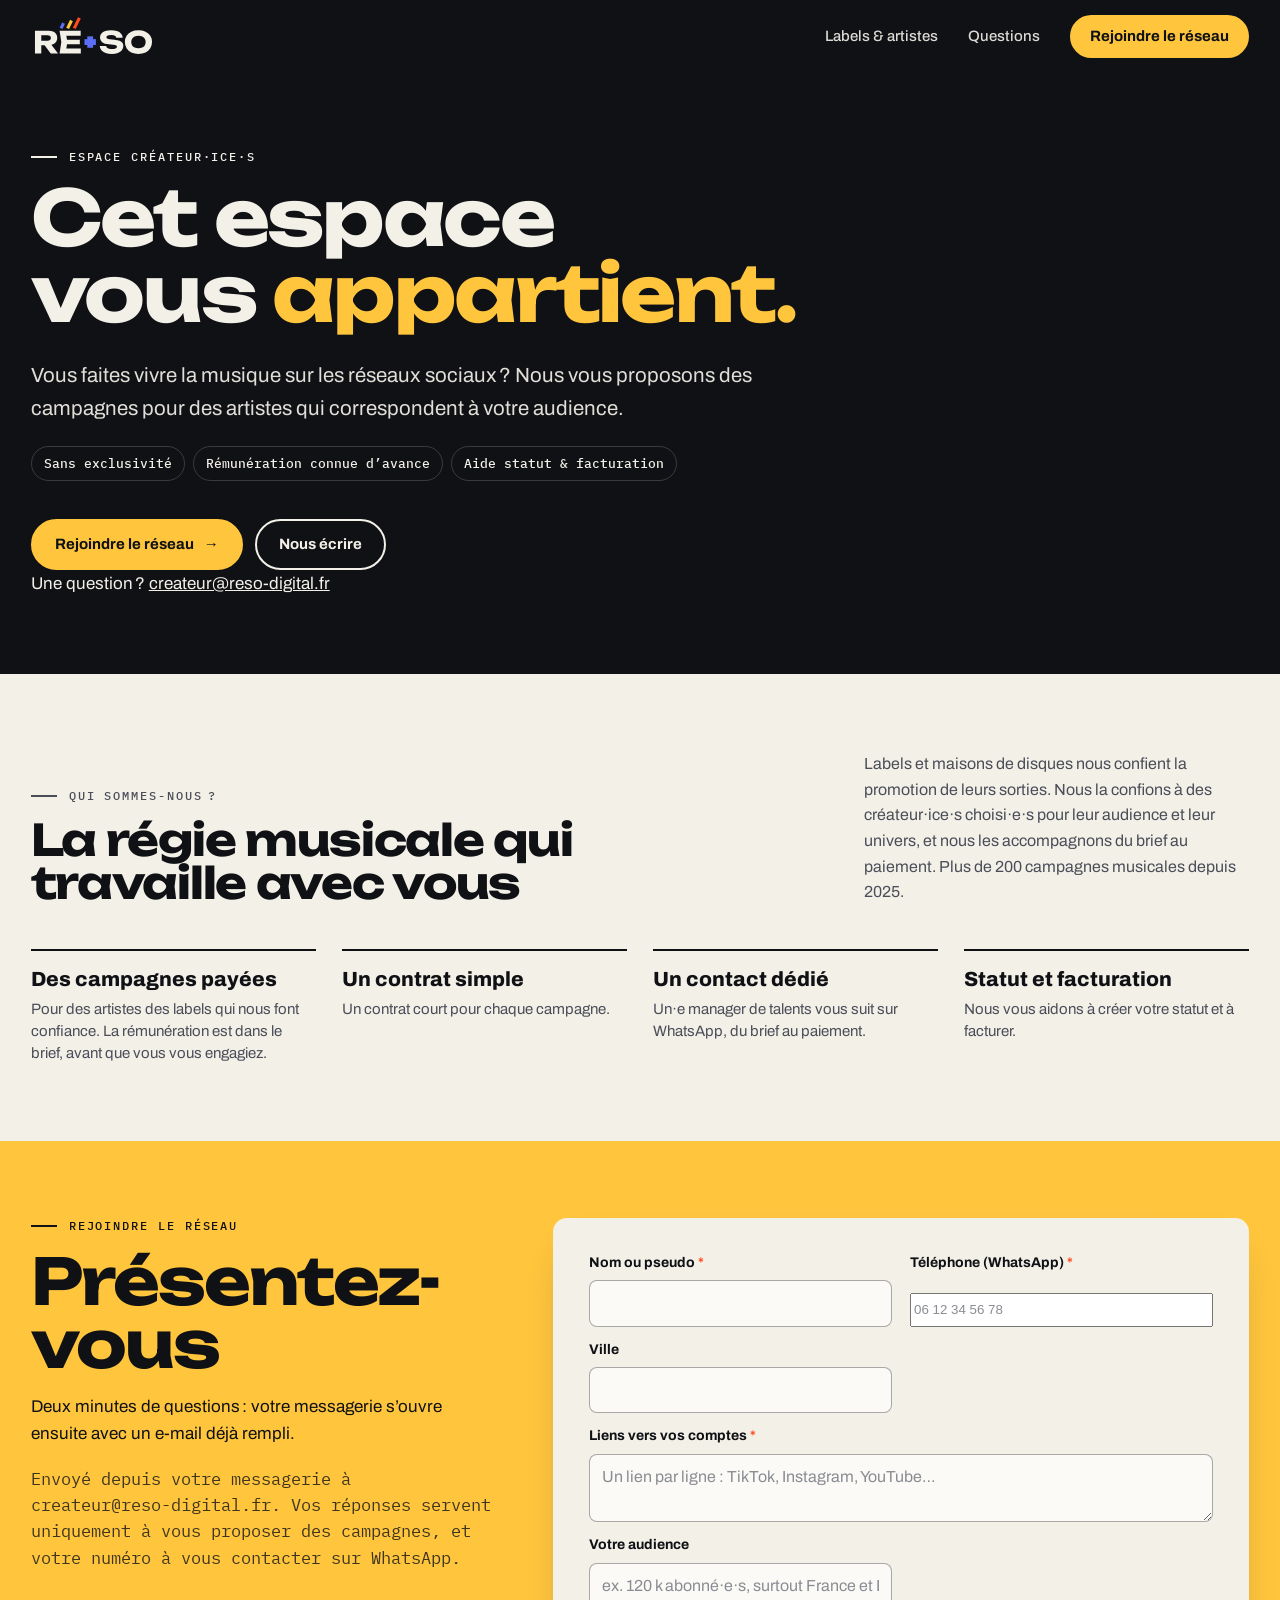
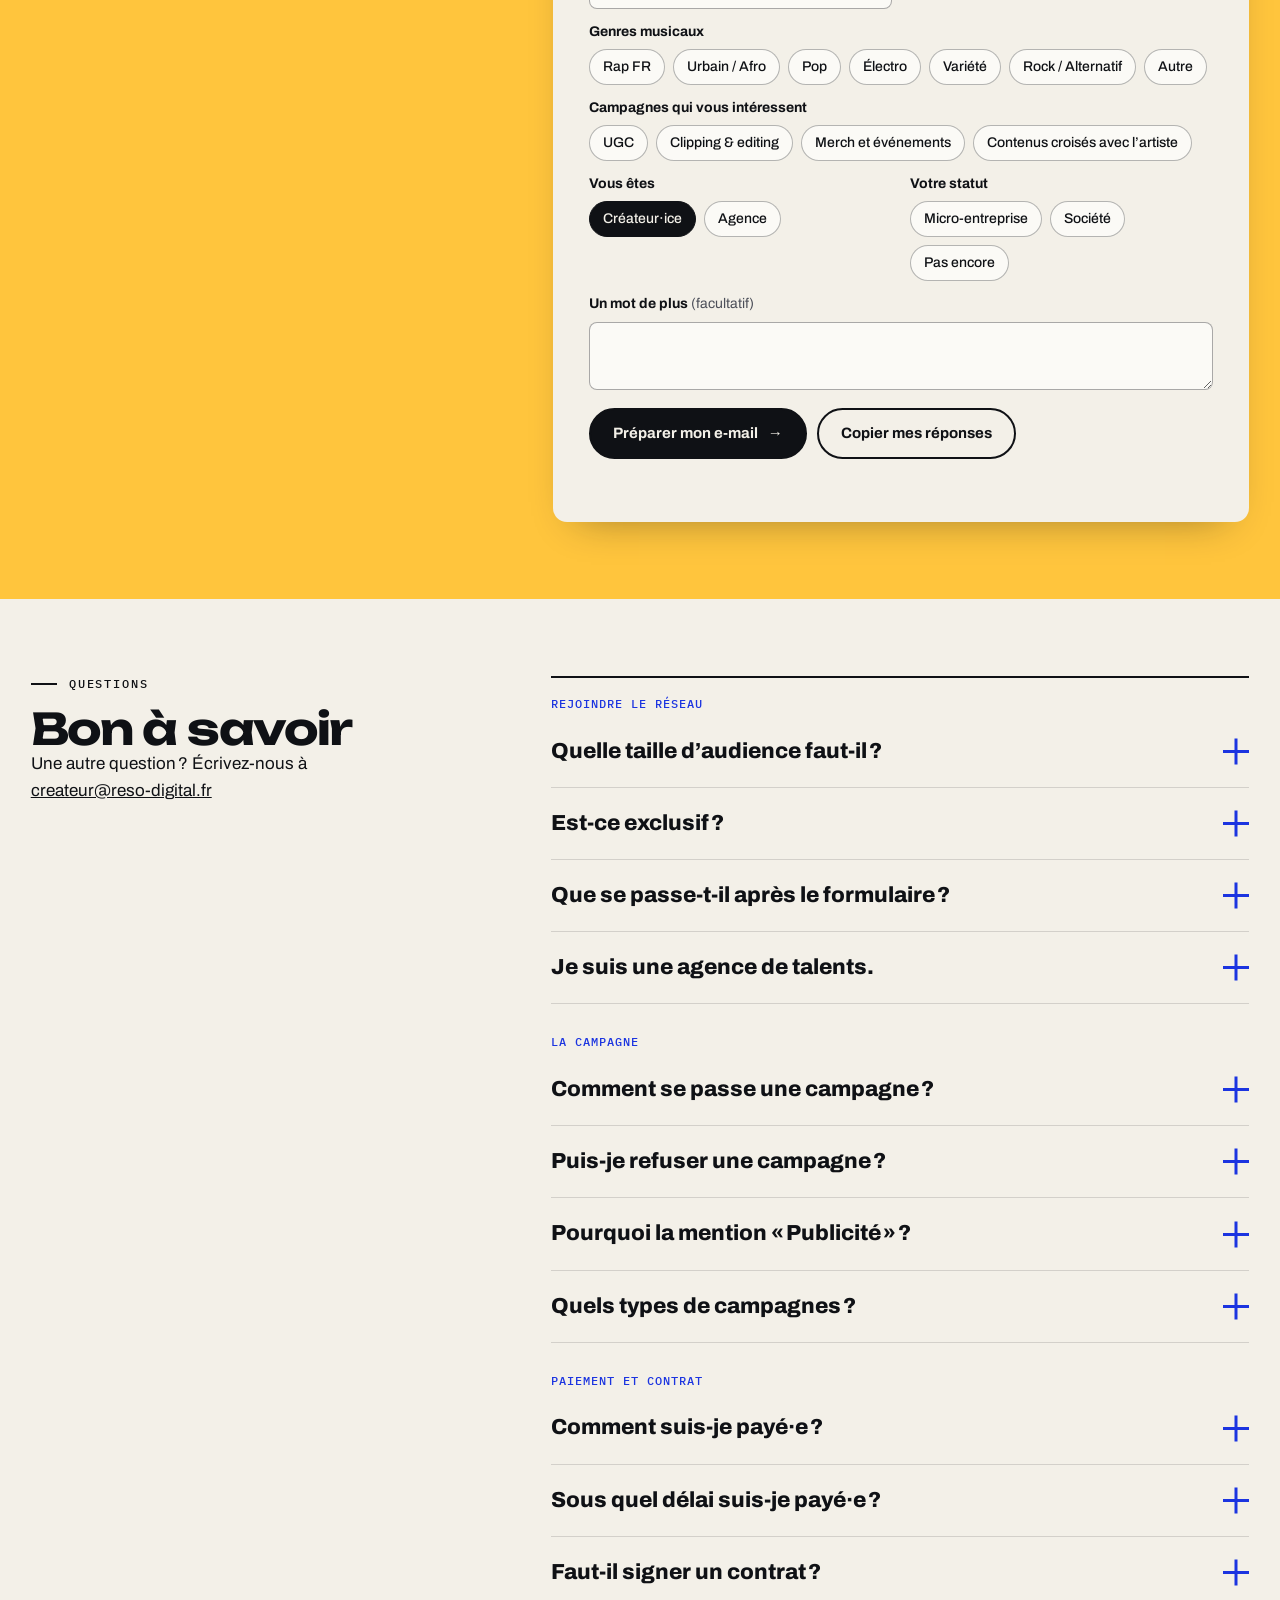
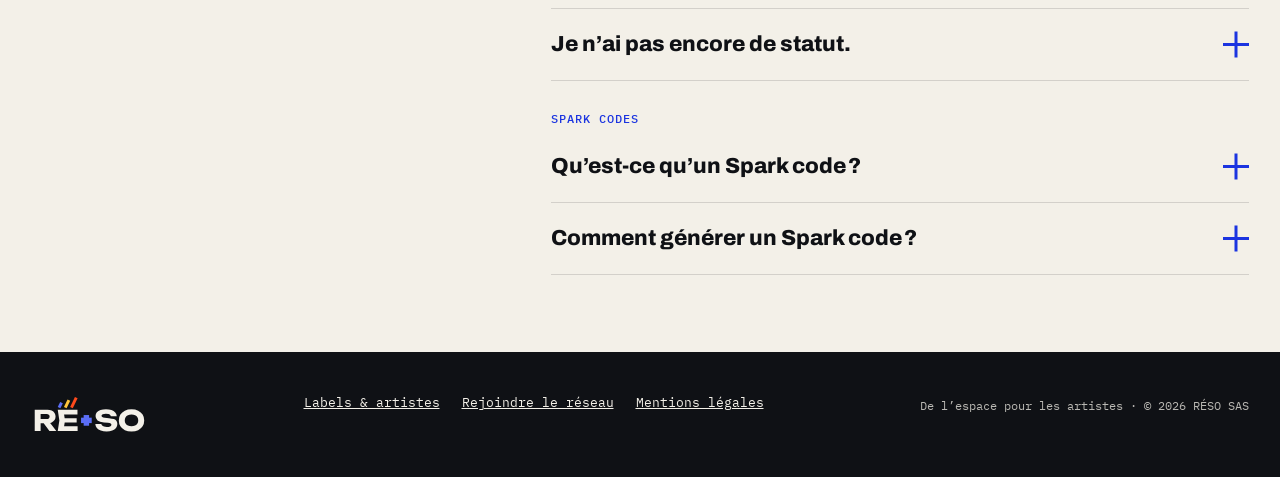
==== commit 067dd5d3: "Espace créateurs : contact createur@reso-digital.fr" ====
--- a/createurs.html
+++ b/createurs.html
@@ -44,7 +44,9 @@
         </ul>
         <div class="ctas">
           <a class="btn btn-ambre" href="#createurs-rejoindre">Rejoindre le réseau <span class="fl" aria-hidden="true">→</span></a>
-        </div>
+          <a class="btn btn-ivoire" href="mailto:createur@reso-digital.fr">Nous écrire</a>
+        </div>
+        <p class="contact-createurs">Une question ? <a href="mailto:createur@reso-digital.fr" data-email="createurs">createur@reso-digital.fr</a></p>
       </div>
     </div>
   </section>
@@ -73,10 +75,10 @@
         <p class="eyebrow">Rejoindre le réseau</p>
         <h2 class="h-display" id="c-rejoindre-titre">Présentez-vous</h2>
         <p>Deux minutes de questions : votre messagerie s’ouvre ensuite avec un e-mail déjà rempli.</p>
-        <p class="petit">Envoyé depuis votre messagerie à <span data-email="createurs">contact@reso-digital.fr</span>. Vos réponses servent uniquement à vous proposer des campagnes, et votre numéro à vous contacter sur WhatsApp.</p>
+        <p class="petit">Envoyé depuis votre messagerie à <span data-email="createurs">createur@reso-digital.fr</span>. Vos réponses servent uniquement à vous proposer des campagnes, et votre numéro à vous contacter sur WhatsApp.</p>
         <a class="btn btn-encre" id="createurs-form-externe" href="#createurs-rejoindre" hidden>Remplir le formulaire en ligne <span class="fl" aria-hidden="true">→</span></a>
       </div>
-      <form class="formulaire" id="createurs-formulaire" data-destinataire="contact@reso-digital.fr" novalidate>
+      <form class="formulaire" id="createurs-formulaire" data-destinataire="createur@reso-digital.fr" novalidate>
         <div class="champ">
           <label for="cf-nom">Nom ou pseudo <abbr title="obligatoire">*</abbr></label>
           <input id="cf-nom" name="nom" type="text" autocomplete="nickname" required>
@@ -152,6 +154,7 @@
       <div class="tete">
         <p class="eyebrow">Questions</p>
         <h2 class="h-display" id="c-faq-titre">Bon à savoir</h2>
+        <p class="faq-contact">Une autre question ? Écrivez-nous à <a href="mailto:createur@reso-digital.fr" data-email="createurs">createur@reso-digital.fr</a></p>
       </div>
       <div class="liste">
         <h3 class="faq-groupe">Rejoindre le réseau</h3>
